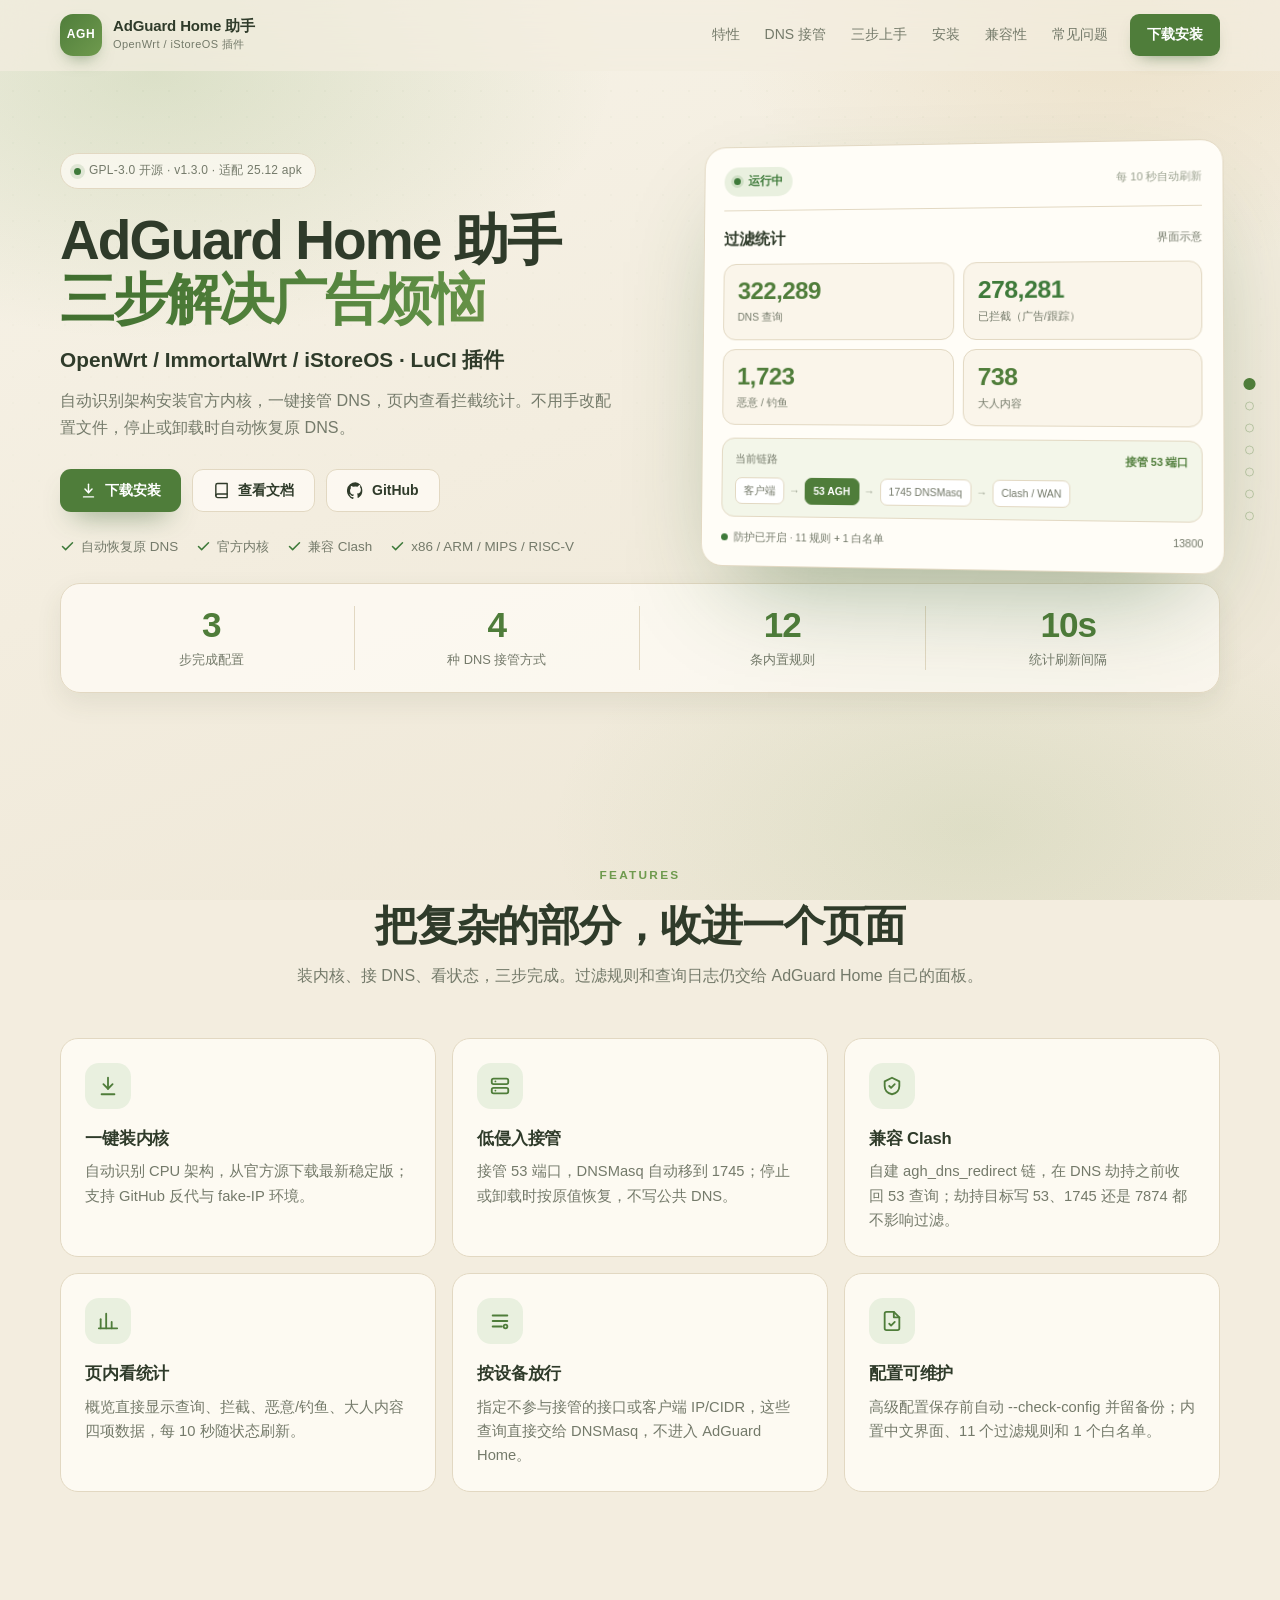
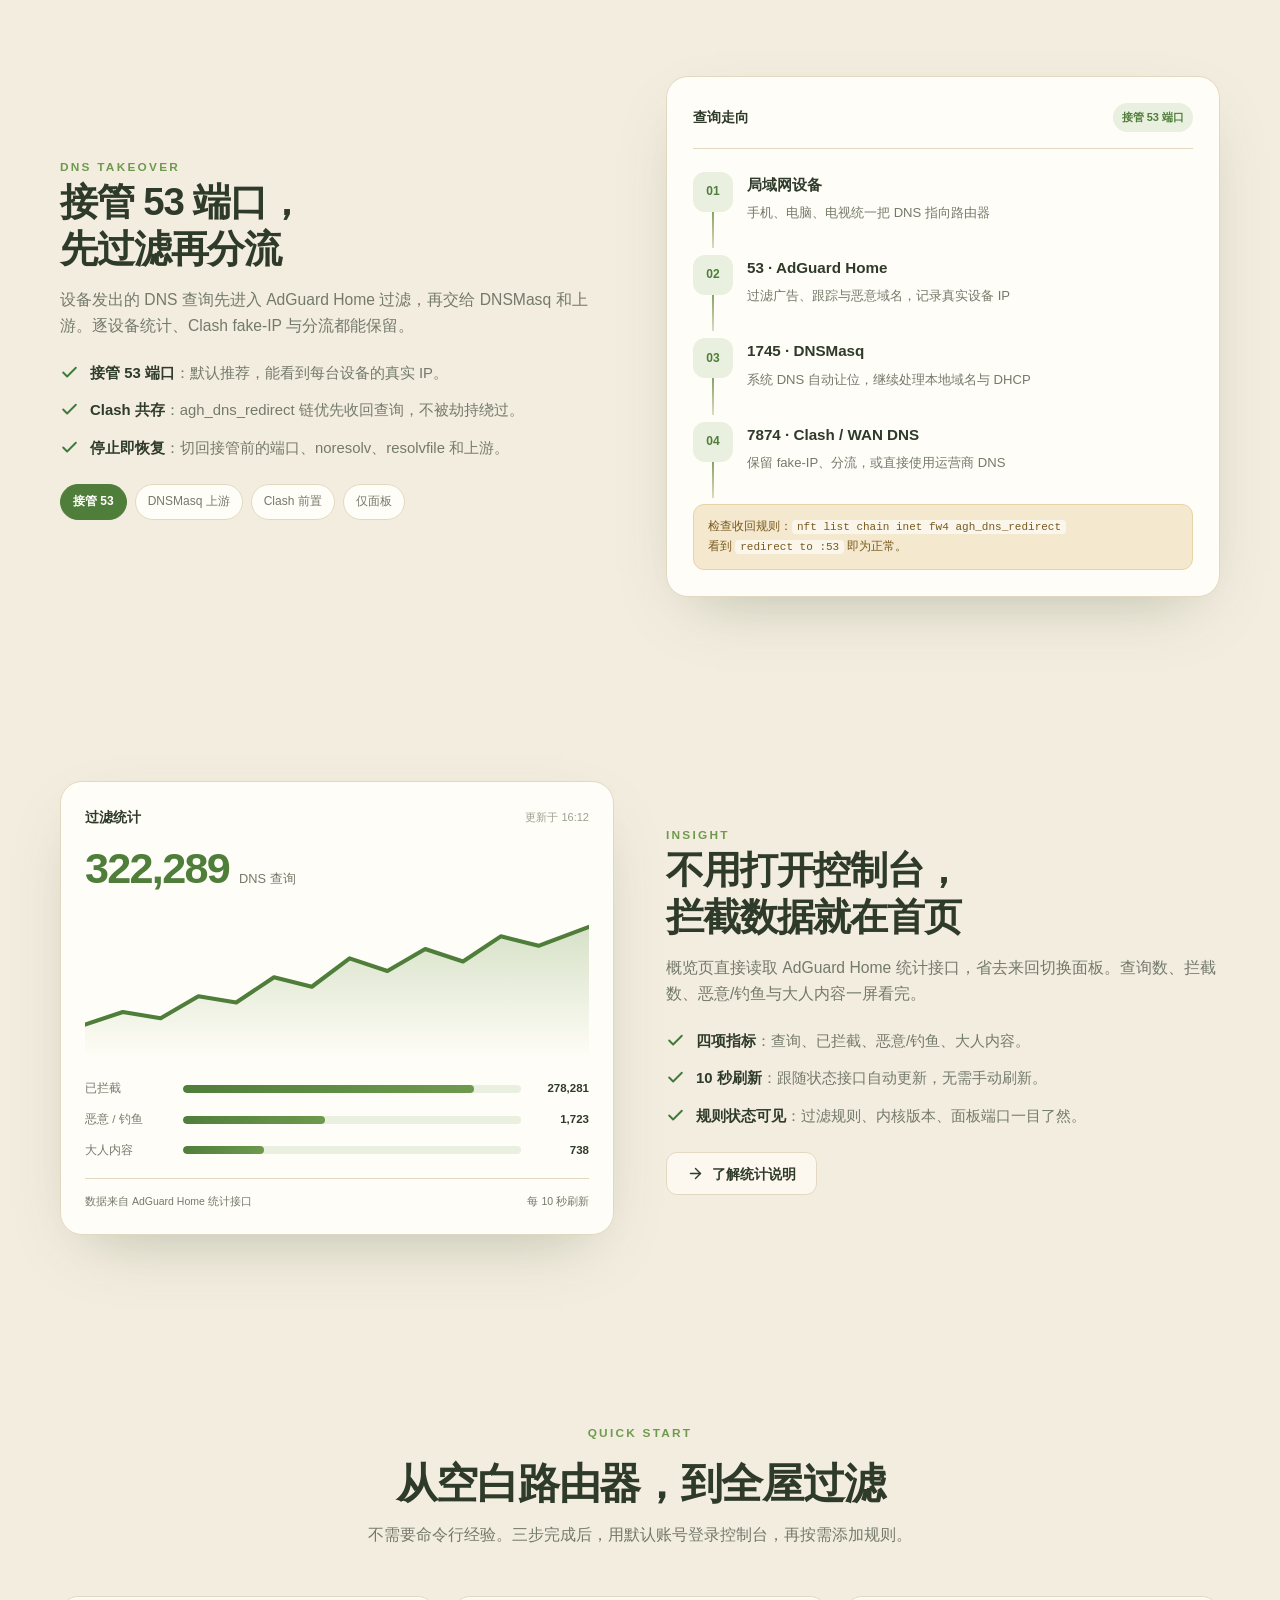
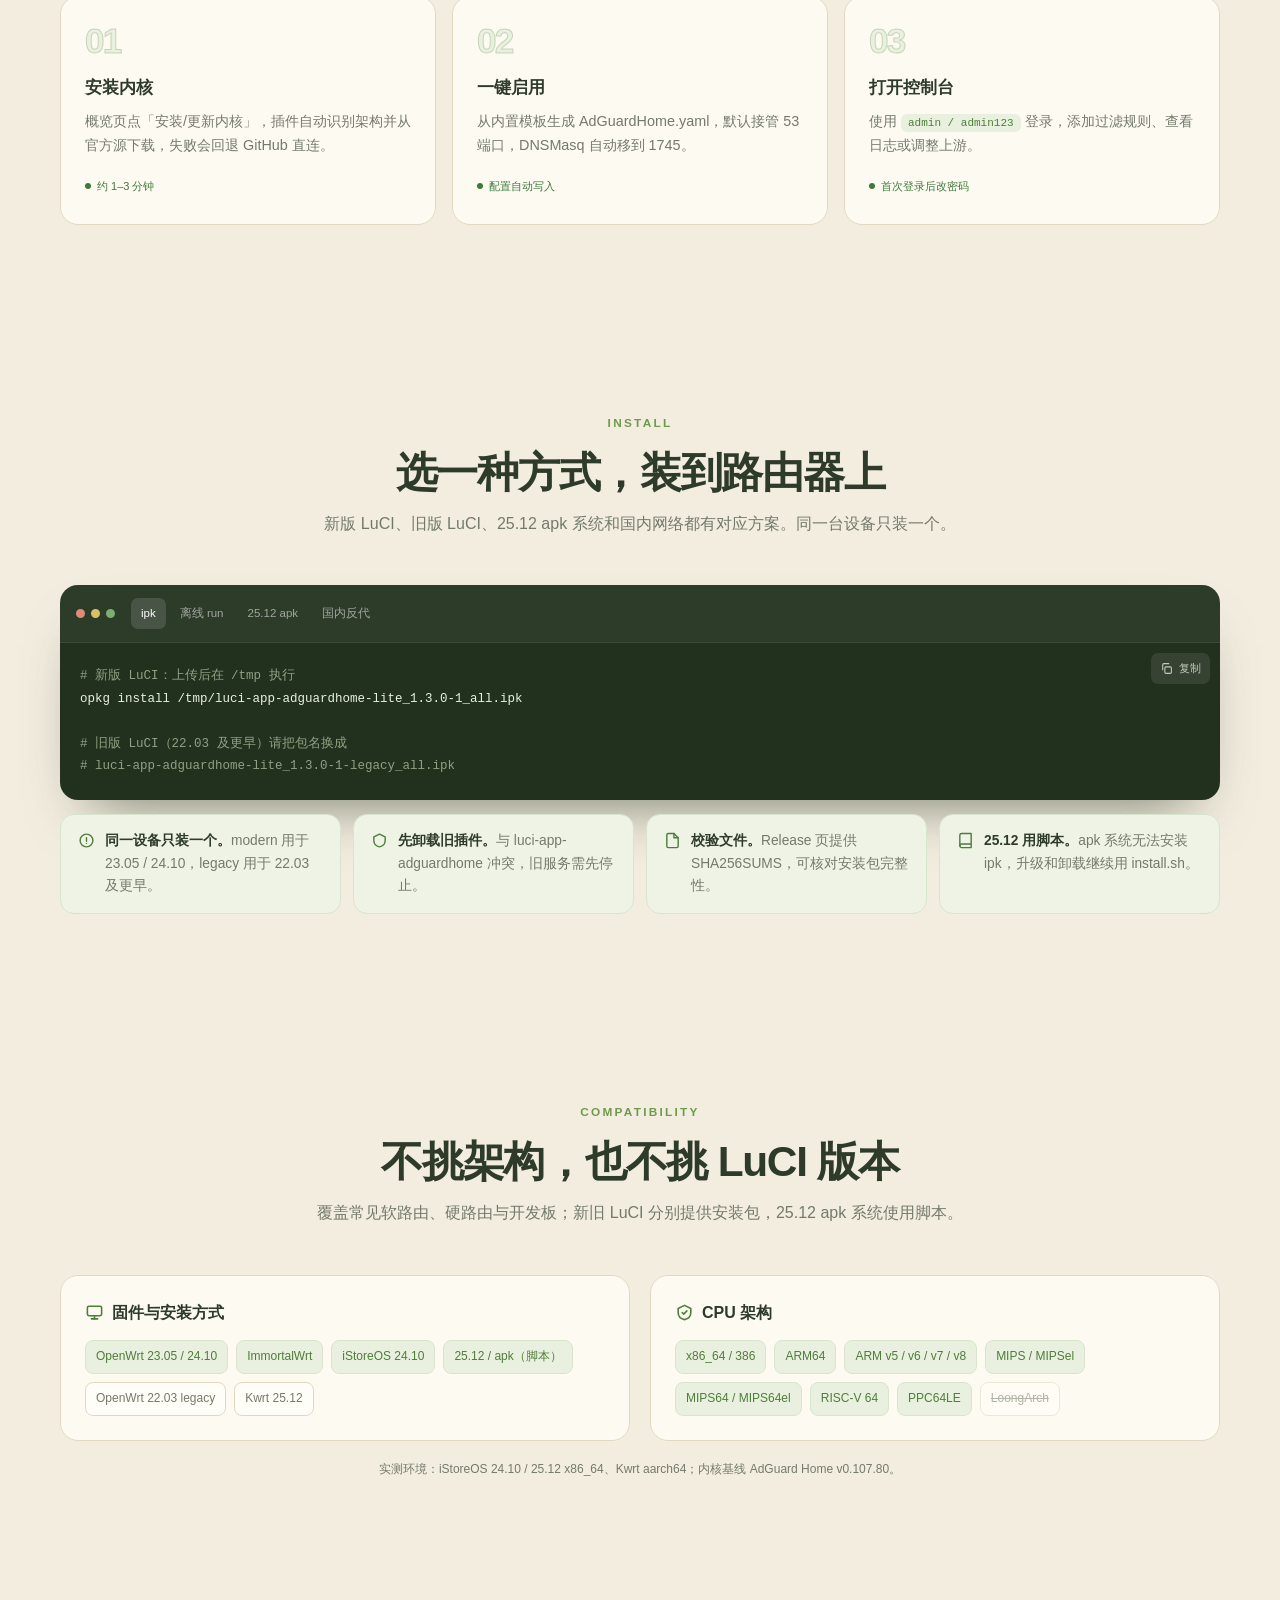
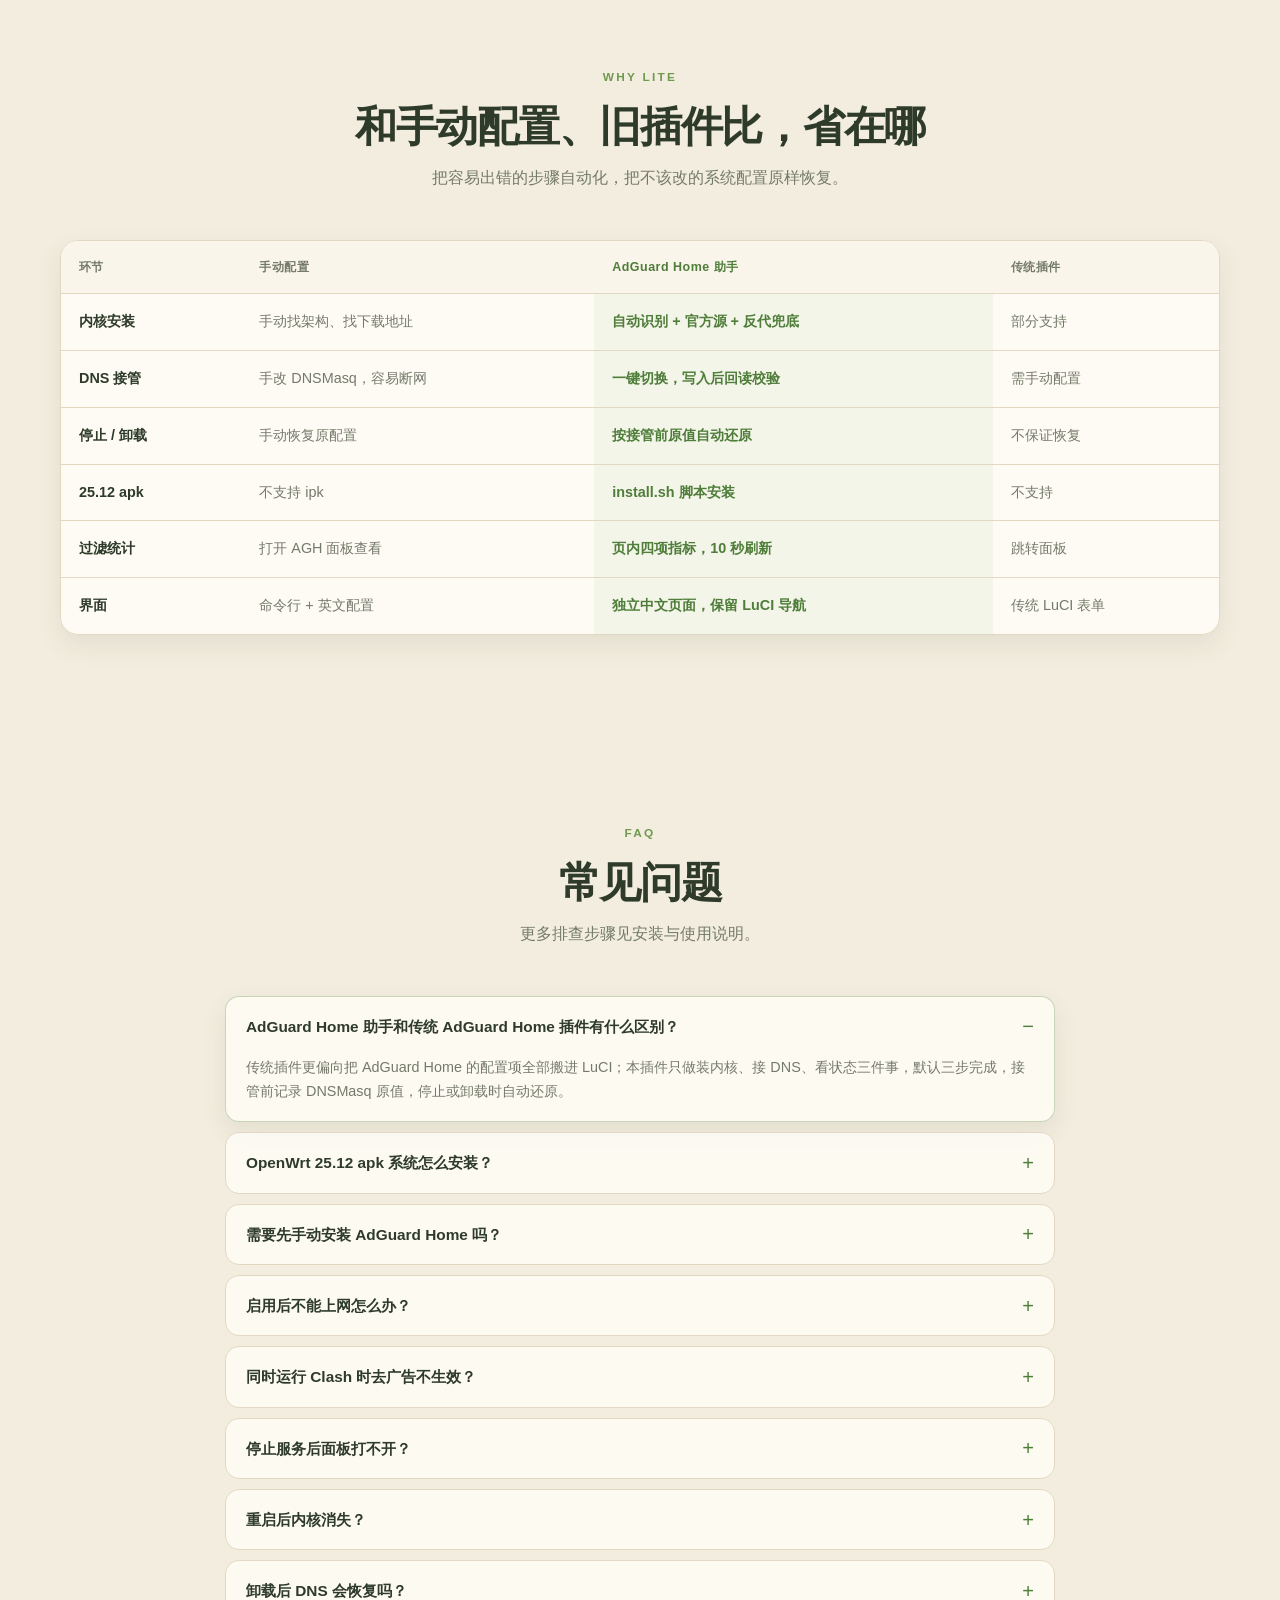
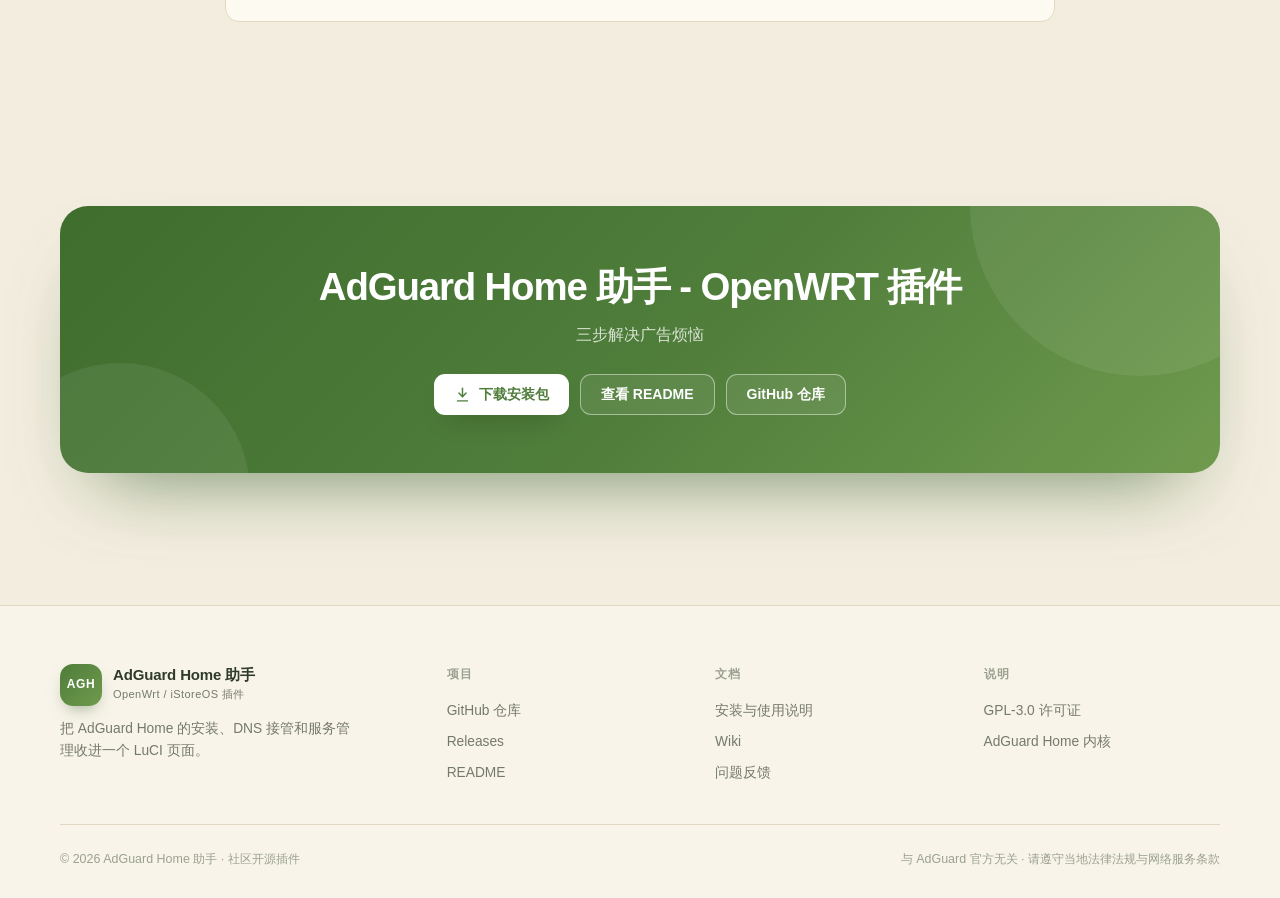
==== website/index.html @ 1ce21ace "feat: v1.3.0 基础设置二级导航与概览重排 - 基础设置拆分为插件配置 / DNS 解析 / 过滤规则三个二级页 - 概览重排：过滤统计优先，初始化配置可折叠，查询日志并入运行日志 - 新增" ====
<!DOCTYPE html>
<html lang="zh-CN">
<head>
<meta charset="UTF-8">
<meta name="viewport" content="width=device-width, initial-scale=1.0">
<title>AdGuard Home 助手 - 一键部署与 DNS 接管插件</title>
<meta name="description" content="AdGuard Home 助手是 OpenWrt / ImmortalWrt / iStoreOS 的 LuCI 插件：自动安装官方内核、一键接管 DNS、页内查看拦截统计，停止或卸载自动恢复原 DNS，兼容 ipk 与 25.12 apk 系统。">
<meta name="keywords" content="AdGuard Home,OpenWrt,ImmortalWrt,iStoreOS,LuCI,去广告,DNS,广告拦截,路由器插件,软路由">
<meta name="theme-color" content="#f3eddf">
<meta name="author" content="Ozero-top">
<meta name="robots" content="index, follow, max-image-preview:large">
<meta property="og:type" content="website">
<meta property="og:title" content="AdGuard Home 助手 - 一键部署与 DNS 接管插件">
<meta property="og:description" content="自动安装内核、一键接管 DNS、页内查看拦截统计。三步完成，停止或卸载自动恢复原 DNS。">
<meta property="og:locale" content="zh_CN">
<meta property="og:site_name" content="AdGuard Home 助手">
<link rel="icon" href="data:image/svg+xml,%3Csvg xmlns='http://www.w3.org/2000/svg' viewBox='0 0 64 64'%3E%3Crect width='64' height='64' rx='16' fill='%234f7d3a'/%3E%3Ctext x='32' y='41' font-family='Arial,sans-serif' font-size='21' font-weight='bold' fill='%23fff' text-anchor='middle'%3EAGH%3C/text%3E%3C/svg%3E">
<script type="application/ld+json">
{"@context":"https://schema.org","@type":"SoftwareApplication","name":"AdGuard Home 助手","applicationCategory":"UtilitiesApplication","operatingSystem":"OpenWrt","description":"面向 OpenWrt / ImmortalWrt / iStoreOS 的 AdGuard Home LuCI 插件，支持一键安装官方内核、DNS 接管、页内拦截统计，停止或卸载时自动恢复原 DNS。","url":"https://github.com/Ozero-top/luci-app-adguardhome-lite","license":"https://www.gnu.org/licenses/gpl-3.0.html","offers":{"@type":"Offer","price":"0","priceCurrency":"CNY"},"codeRepository":"https://github.com/Ozero-top/luci-app-adguardhome-lite"}
</script>
<script type="application/ld+json">
{"@context":"https://schema.org","@type":"FAQPage","mainEntity":[
{"@type":"Question","name":"AdGuard Home 助手和传统 AdGuard Home 插件有什么区别？","acceptedAnswer":{"@type":"Answer","text":"传统插件更偏向把 AdGuard Home 的配置项全部搬进 LuCI；本插件只做装内核、接 DNS、看状态三件事，默认三步完成，接管前记录 DNSMasq 原值，停止或卸载时自动还原。"}},
{"@type":"Question","name":"OpenWrt 25.12 升级 apk 系统后怎么安装？","acceptedAnswer":{"@type":"Answer","text":"25.12 起默认使用 apk，不能安装 ipk。直接运行 install.sh 脚本安装，脚本会补齐依赖、安装文件并清理 LuCI 缓存。"}},
{"@type":"Question","name":"需要先手动安装 AdGuard Home 吗？","acceptedAnswer":{"@type":"Answer","text":"不需要。插件自带内核安装流程，首次使用点击安装/更新内核即可；已存在 AdGuardHome.yaml 时会直接复用。"}},
{"@type":"Question","name":"启用后不能上网怎么办？","acceptedAnswer":{"@type":"Answer","text":"在概览页点击停止并关闭自启，插件会恢复接管前的 DNSMasq 设置。仍异常可执行 /etc/init.d/adguardhome_lite stop 和 /etc/init.d/dnsmasq restart。"}},
{"@type":"Question","name":"同时运行 Clash 时去广告不生效？","acceptedAnswer":{"@type":"Answer","text":"先检查 nft list chain inet fw4 agh_dns_redirect 是否有 redirect to :53。没有这条链时，重新保存一次接管 53 端口模式。"}},
{"@type":"Question","name":"停止服务后面板打不开？","acceptedAnswer":{"@type":"Answer","text":"这是正常现象，面板随服务停止。重新点击启动服务即可；如果服务已运行仍打不开，检查 UCI 端口与 YAML address 是否一致。"}},
{"@type":"Question","name":"重启后内核消失？","acceptedAnswer":{"@type":"Answer","text":"内核装在 /tmp 内存位置时会这样。重新安装内核，或在基础设置里把安装位置改到内置存储。"}},
{"@type":"Question","name":"卸载后 DNS 会恢复吗？","acceptedAnswer":{"@type":"Answer","text":"会。正常停止或卸载时只写回接管前记录的 DNSMasq 端口、noresolv、resolvfile 和 server，不会写入公共 DNS。"}}
]}
</script>
<style>
*,*::before,*::after{margin:0;padding:0;box-sizing:border-box}
:root{
  --bg:#f3eddf;--bg-2:#fbf8ef;--surface:#fffdf7;--surface-2:#faf5ea;
  --text:#2f3b2a;--muted:#747a6a;--dim:#9aa18f;
  --border:#e2d8c2;--border-strong:#d3c6a9;
  --primary:#4f7d3a;--primary-2:#6f9a4e;--primary-soft:#e9f0df;
  --accent:#c8a45a;--accent-soft:#f4e9cf;--success:#3e7a3a;
  --grad:linear-gradient(120deg,#3f6d2e 0%,#5f8f45 45%,#c8a45a 115%);
  --grad-soft:linear-gradient(135deg,#4f7d3a 0%,#6f9a4e 100%);
  --shadow:0 24px 64px -28px rgba(61,80,49,.35);
  --shadow-sm:0 10px 26px rgba(61,80,49,.09);
  --radius:18px;--nav-h:70px;
  --ease:cubic-bezier(.22,.61,.36,1);
  --mono:ui-monospace,SFMono-Regular,Menlo,Consolas,"Liberation Mono",monospace;
}
html{scroll-behavior:smooth;color-scheme:light;-webkit-text-size-adjust:100%}
body{
  font-family:-apple-system,BlinkMacSystemFont,"Segoe UI","PingFang SC","Hiragino Sans GB","Microsoft YaHei",Roboto,sans-serif;
  background:var(--bg);color:var(--text);line-height:1.65;overflow-x:hidden;
  -webkit-font-smoothing:antialiased;text-rendering:optimizeLegibility;
}
body::before{
  content:"";position:fixed;inset:0;z-index:-2;pointer-events:none;
  background:
    radial-gradient(ellipse 58% 48% at 12% 8%,rgba(111,154,78,.20),transparent 62%),
    radial-gradient(ellipse 50% 42% at 88% 4%,rgba(200,164,90,.17),transparent 62%),
    radial-gradient(ellipse 55% 45% at 76% 92%,rgba(111,154,78,.13),transparent 60%),
    linear-gradient(160deg,#f7f3e8 0%,#f3eddf 46%,#ede6d5 100%);
}
body::after{
  content:"";position:fixed;inset:0;z-index:-1;pointer-events:none;opacity:.38;
  background-image:radial-gradient(rgba(79,125,58,.13) 1px,transparent 1px);
  background-size:26px 26px;
  mask-image:linear-gradient(to bottom,rgba(0,0,0,.65),transparent 72%);
}
a{color:inherit;text-decoration:none}
button{font:inherit;color:inherit;border:0;background:none;cursor:pointer}
code,pre{font-family:var(--mono)}
::selection{background:rgba(111,154,78,.28)}
.skip{position:fixed;top:-60px;left:16px;z-index:200;background:var(--primary);color:#fff;padding:10px 16px;border-radius:10px;transition:top .25s}
.skip:focus{top:12px}
#progress{position:fixed;top:0;left:0;width:0;height:3px;z-index:120;background:var(--grad)}
.page-veil{position:fixed;inset:0;z-index:9999;background:var(--bg);pointer-events:none;animation:veilOut .85s .12s var(--ease) forwards}
@keyframes veilOut{to{opacity:0;visibility:hidden}}
.container{width:min(1160px,calc(100% - 48px));margin:0 auto}
section[id]{scroll-margin-top:92px}
.hero-grid>*,.split>*,.install-grid>*,.compat-grid>*,.feature-grid>*,.steps>*,.footer-grid>*{min-width:0}
.code-card,.table-wrap,.panel,.hero-visual{min-width:0}
.code-pane pre,.table-wrap{max-width:100%}

/* 导航 */
.nav{position:fixed;top:0;left:0;right:0;z-index:100;background:rgba(243,237,223,.72);backdrop-filter:blur(16px);-webkit-backdrop-filter:blur(16px);border-bottom:1px solid transparent;transition:background .3s,border-color .3s,box-shadow .3s}
.nav.scrolled{background:rgba(255,253,247,.9);border-bottom-color:var(--border);box-shadow:0 8px 30px -20px rgba(61,80,49,.35)}
.nav-inner{height:var(--nav-h);display:flex;align-items:center;gap:20px}
.brand{display:flex;align-items:center;gap:11px;flex:0 0 auto}
.brand-mark{width:42px;height:42px;border-radius:13px;background:var(--grad-soft);color:#fff;display:grid;place-items:center;font-size:12px;font-weight:800;letter-spacing:.6px;box-shadow:0 8px 18px -8px rgba(47,93,42,.6)}
.brand-text strong{display:block;font-size:15px;line-height:1.25;letter-spacing:-.01em}
.brand-text small{display:block;font-size:11px;color:var(--muted);letter-spacing:.04em}
.nav-links{margin-left:auto;display:flex;align-items:center;gap:3px}
.nav-links a{font-size:14px;color:var(--muted);padding:8px 11px;border-radius:9px;transition:color .2s,background .2s}
.nav-links a:hover{color:var(--primary);background:var(--primary-soft)}
.nav-links .nav-cta{background:var(--primary);color:#fff;padding:9px 17px;margin-left:8px;font-weight:600;box-shadow:0 8px 18px -10px rgba(47,93,42,.7)}
.nav-links .nav-cta:hover{background:#3f6d2e;color:#fff}
.burger{display:none;width:42px;height:42px;margin-left:auto;border:1px solid var(--border);border-radius:11px;background:var(--surface);place-items:center}
.burger span,.burger span::before,.burger span::after{display:block;width:18px;height:2px;background:var(--text);border-radius:2px;position:relative;transition:.25s}
.burger span::before,.burger span::after{content:"";position:absolute;left:0}
.burger span::before{top:-6px}.burger span::after{top:6px}
.burger.open span{background:transparent}
.burger.open span::before{top:0;transform:rotate(45deg)}
.burger.open span::after{top:0;transform:rotate(-45deg)}

/* 按钮 */
.btn{display:inline-flex;align-items:center;justify-content:center;gap:8px;padding:12px 20px;border-radius:11px;font-size:14px;font-weight:600;line-height:1;transition:transform .2s var(--ease),box-shadow .2s,background .2s,border-color .2s;white-space:nowrap}
.btn svg{width:17px;height:17px;flex:0 0 auto}
.btn-primary{background:var(--primary);color:#fff;box-shadow:0 14px 28px -14px rgba(47,93,42,.7)}
.btn-primary:hover{background:#3f6d2e;transform:translateY(-2px);box-shadow:0 18px 32px -14px rgba(47,93,42,.75)}
.btn-ghost{background:rgba(255,253,247,.72);border:1px solid var(--border);color:var(--text)}
.btn-ghost:hover{background:var(--surface);border-color:var(--border-strong);transform:translateY(-2px)}
.btn-light{background:#fff;color:var(--primary);box-shadow:0 14px 28px -16px rgba(0,0,0,.4)}
.btn-light:hover{transform:translateY(-2px)}
.btn-outline-light{border:1px solid rgba(255,255,255,.45);color:#fff;background:rgba(255,255,255,.08)}
.btn-outline-light:hover{background:rgba(255,255,255,.16);transform:translateY(-2px)}

/* Hero */
.hero{padding:calc(var(--nav-h) + 72px) 0 76px;position:relative}
.hero-grid{display:grid;grid-template-columns:1.05fr .95fr;gap:56px;align-items:center}
.badge{display:inline-flex;align-items:center;gap:8px;padding:7px 13px;border:1px solid var(--border);background:rgba(255,253,247,.7);border-radius:999px;font-size:12px;color:var(--muted);letter-spacing:.02em}
.badge .dot{width:7px;height:7px;border-radius:50%;background:var(--success);box-shadow:0 0 0 4px rgba(62,122,58,.13)}
.hero h1{font-size:clamp(2.3rem,4.3vw,3.6rem);line-height:1.07;letter-spacing:-.035em;margin:22px 0 14px;font-weight:800}
.gradient-text{background:var(--grad);background-size:200% 100%;-webkit-background-clip:text;background-clip:text;color:transparent;animation:gradShift 9s ease-in-out infinite}
@keyframes gradShift{50%{background-position:100% 50%}}
.hero-sub{font-size:clamp(1.05rem,1.8vw,1.3rem);font-weight:700;color:var(--text);margin-bottom:10px}
.hero-desc{max-width:560px;color:var(--muted);font-size:1.01rem}
.hero-actions{display:flex;flex-wrap:wrap;gap:11px;margin:28px 0 24px}
.hero-meta{display:flex;flex-wrap:wrap;gap:10px 18px;font-size:.84rem;color:var(--muted)}
.hero-meta span{display:flex;align-items:center;gap:6px}
.hero-meta svg{width:15px;height:15px;color:var(--success)}

/* Hero 面板 */
.hero-visual{position:relative;perspective:1300px}
.panel{position:relative;z-index:1;background:var(--surface);border:1px solid var(--border);border-radius:22px;box-shadow:0 46px 100px -36px rgba(47,93,42,.45);padding:20px;transform:rotateY(-6deg) rotateX(2deg);animation:float 7s ease-in-out infinite}
@keyframes float{50%{transform:rotateY(-6deg) rotateX(2deg) translateY(-10px)}}
.panel-head{display:flex;align-items:center;justify-content:space-between;gap:12px;padding-bottom:14px;border-bottom:1px solid var(--border)}
.status{display:inline-flex;align-items:center;gap:8px;font-size:12px;font-weight:700;color:var(--success);background:var(--primary-soft);padding:5px 10px;border-radius:999px}
.status i{width:7px;height:7px;border-radius:50%;background:var(--success);box-shadow:0 0 0 3px rgba(62,122,58,.16)}
.panel-refresh{font-size:11px;color:var(--dim)}
.panel-bar{display:flex;align-items:baseline;justify-content:space-between;gap:12px;flex-wrap:wrap;margin:16px 0 12px}
.panel-title{font-size:16px;font-weight:800;letter-spacing:-.01em}
.panel-hint{font-size:10.5px;color:var(--muted)}
.metric-grid{display:grid;grid-template-columns:repeat(2,1fr);gap:9px}
.metric{background:var(--surface-2);border:1px solid var(--border);border-radius:13px;padding:13px 14px}
.metric strong{display:block;font-size:1.55rem;line-height:1.1;letter-spacing:-.02em;color:var(--primary)}
.metric span{display:block;font-size:10.5px;color:var(--muted);margin-top:5px}
.metric:nth-child(2) strong{color:var(--success)}
.chain{margin-top:13px;background:rgba(233,240,223,.55);border:1px solid var(--border);border-radius:13px;padding:12px 13px}
.chain-title{display:flex;align-items:center;justify-content:space-between;gap:8px;font-size:10.5px;color:var(--muted);margin-bottom:9px}
.chain-title b{color:var(--primary);font-weight:700}
.chain-row{display:flex;align-items:center;gap:5px;flex-wrap:wrap}
.chain-row i{font-style:normal;color:var(--dim);font-size:11px}
.node{font-size:10.5px;padding:4px 8px;border-radius:7px;background:#fff;border:1px solid var(--border);color:var(--muted);white-space:nowrap}
.node.green{background:var(--primary);border-color:var(--primary);color:#fff;font-weight:600}
.panel-foot{display:flex;align-items:center;justify-content:space-between;gap:10px;margin-top:12px;font-size:10.5px;color:var(--muted)}
.panel-foot .ok{display:flex;align-items:center;gap:6px}
.panel-foot .ok i{width:7px;height:7px;border-radius:50%;background:var(--success)}

/* 数据条 */
.proof-strip{display:grid;grid-template-columns:repeat(4,1fr);gap:0;background:rgba(255,253,247,.72);border:1px solid var(--border);border-radius:20px;padding:22px 8px;box-shadow:var(--shadow-sm);margin-top:14px}
.proof{border-right:1px solid var(--border);padding:0 22px;text-align:center}
.proof:last-child{border-right:0}
.proof strong{display:block;font-size:clamp(1.7rem,3vw,2.2rem);line-height:1.1;letter-spacing:-.03em;color:var(--primary);font-weight:800}
.proof span{display:block;font-size:.8rem;color:var(--muted);margin-top:4px}

/* 通用 section */
section{padding:92px 0}
.section-head{text-align:center;max-width:760px;margin:0 auto 48px}
.section-kicker{display:inline-block;font-size:.74rem;letter-spacing:.19em;text-transform:uppercase;color:var(--primary-2);font-weight:800}
.section-title{font-size:clamp(1.8rem,3.5vw,2.65rem);line-height:1.2;letter-spacing:-.03em;margin:13px 0 12px;font-weight:800;text-wrap:balance}
.section-sub{color:var(--muted);font-size:1rem;max-width:730px;margin:0 auto;text-wrap:balance}

/* 特性 */
.feature-grid{display:grid;grid-template-columns:repeat(3,1fr);gap:16px}
.feature{background:rgba(255,253,247,.82);border:1px solid var(--border);border-radius:18px;padding:24px;transition:transform .25s var(--ease),box-shadow .25s,border-color .25s}
.feature:hover{transform:translateY(-5px);box-shadow:var(--shadow);border-color:rgba(79,125,58,.3)}
.feature-icon{width:46px;height:46px;border-radius:14px;background:var(--primary-soft);color:var(--primary);display:grid;place-items:center;margin-bottom:16px}
.feature-icon svg{width:22px;height:22px}
.feature h3{font-size:1.04rem;margin:0 0 7px;letter-spacing:-.01em}
.feature p{font-size:.92rem;color:var(--muted);margin:0}

/* 分栏 */
.split{display:grid;grid-template-columns:1fr 1fr;gap:52px;align-items:center}
.copy h2{font-size:clamp(1.7rem,3.2vw,2.4rem);line-height:1.22;letter-spacing:-.03em;margin-bottom:14px;text-wrap:balance}
.copy > p{color:var(--muted);font-size:.98rem;margin-bottom:22px}
.check-list{display:grid;gap:13px;margin-bottom:24px}
.check-list li{list-style:none;display:flex;gap:11px;font-size:.93rem;color:var(--muted)}
.check-list svg{width:19px;height:19px;flex:0 0 auto;color:var(--success);margin-top:2px}
.check-list b{color:var(--text);font-weight:700}
.pill-row{display:flex;flex-wrap:wrap;gap:8px}
.pill{font-size:12px;padding:7px 12px;border-radius:999px;background:var(--surface);border:1px solid var(--border);color:var(--muted)}
.pill.active{background:var(--primary);border-color:var(--primary);color:#fff;font-weight:600}

/* DNS flow */
.flow-card{background:var(--surface);border:1px solid var(--border);border-radius:22px;padding:26px;box-shadow:var(--shadow)}
.flow-card-head{display:flex;align-items:center;justify-content:space-between;gap:12px;padding-bottom:16px;border-bottom:1px solid var(--border);margin-bottom:8px}
.flow-card-head strong{font-size:14px}
.flow-card-head span{font-size:11px;color:var(--primary);background:var(--primary-soft);padding:5px 9px;border-radius:999px;font-weight:600}
.flow-step{display:flex;gap:14px;padding:15px 0;position:relative}
.flow-step:not(:last-child)::before{content:"";position:absolute;left:19px;top:47px;bottom:-8px;width:2px;background:linear-gradient(var(--primary-2),var(--border))}
.flow-num{width:40px;height:40px;flex:0 0 auto;border-radius:12px;background:var(--primary-soft);color:var(--primary);display:grid;place-items:center;font-size:12px;font-weight:800;position:relative;z-index:1}
.flow-step:first-of-type .flow-num{background:var(--primary);color:#fff}
.flow-text strong{display:block;font-size:.95rem;margin-bottom:2px}
.flow-text span{font-size:.82rem;color:var(--muted)}
.flow-note{margin-top:14px;padding:12px 14px;background:var(--accent-soft);border:1px solid #e7d3a8;border-radius:11px;font-size:11.5px;color:#7a5a1e;line-height:1.6}
.flow-note code{font-size:11px;background:rgba(255,255,255,.6);padding:1px 5px;border-radius:4px}

/* 统计洞察 */
.insight-card{background:var(--surface);border:1px solid var(--border);border-radius:22px;padding:24px;box-shadow:var(--shadow)}
.insight-head{display:flex;align-items:center;justify-content:space-between;gap:12px;margin-bottom:18px}
.insight-head strong{font-size:14px}
.insight-head span{font-size:11px;color:var(--dim)}
.big-stat{display:flex;align-items:baseline;gap:10px;margin-bottom:4px}
.big-stat strong{font-size:2.7rem;line-height:1;letter-spacing:-.04em;color:var(--primary);font-weight:800}
.big-stat span{font-size:.8rem;color:var(--muted)}
.spark{margin:18px 0 20px}
.spark svg{display:block;width:100%;height:auto}
.bar-list{display:grid;gap:12px}
.bar-row{display:grid;grid-template-columns:88px 1fr 58px;align-items:center;gap:10px;font-size:11.5px;color:var(--muted)}
.bar-track{height:8px;border-radius:99px;background:var(--primary-soft);overflow:hidden}
.bar-fill{height:100%;border-radius:99px;background:var(--grad-soft)}
.bar-row b{text-align:right;font-weight:600;color:var(--text)}
.insight-foot{display:flex;align-items:center;justify-content:space-between;gap:10px;margin-top:18px;padding-top:14px;border-top:1px solid var(--border);font-size:10.5px;color:var(--muted)}

/* 三步 */
.steps{display:grid;grid-template-columns:repeat(3,1fr);gap:16px}
.step{background:rgba(255,253,247,.82);border:1px solid var(--border);border-radius:18px;padding:26px 24px;position:relative;transition:transform .25s var(--ease),box-shadow .25s}
.step:hover{transform:translateY(-4px);box-shadow:var(--shadow)}
.step-num{font-size:2.2rem;line-height:1;letter-spacing:-.05em;font-weight:800;color:var(--primary-soft);-webkit-text-stroke:1px rgba(79,125,58,.28);margin-bottom:16px}
.step h3{font-size:1.05rem;margin-bottom:8px}
.step p{font-size:.9rem;color:var(--muted);margin-bottom:14px}
.step code{font-size:11px;background:var(--primary-soft);color:var(--primary);padding:3px 7px;border-radius:6px}
.step-tag{display:inline-flex;align-items:center;gap:6px;font-size:11px;color:var(--success)}
.step-tag i{width:6px;height:6px;border-radius:50%;background:var(--success)}

/* 安装 */
.install-grid{display:grid;grid-template-columns:1fr;gap:14px;align-items:start}
.code-card{background:#22301e;border-radius:18px;overflow:hidden;box-shadow:0 30px 60px -30px rgba(34,48,30,.65)}
.code-head{display:flex;align-items:center;gap:12px;padding:13px 16px;background:rgba(255,255,255,.05);border-bottom:1px solid rgba(255,255,255,.08)}
.code-dots{display:flex;gap:6px}
.code-dots i{width:9px;height:9px;border-radius:50%;background:rgba(255,255,255,.25)}
.code-dots i:first-child{background:#e08a7a}.code-dots i:nth-child(2){background:#d8bf6a}.code-dots i:nth-child(3){background:#7cae72}
.code-tabs{display:flex;gap:4px;margin-left:4px;flex-wrap:wrap}
.code-tab{font-size:11.5px;padding:6px 10px;border-radius:7px;color:rgba(255,255,255,.55);transition:.2s}
.code-tab:hover{color:#fff;background:rgba(255,255,255,.08)}
.code-tab.active{background:rgba(255,255,255,.13);color:#fff}
.code-body{position:relative}
.code-pane{display:none}
.code-pane.active{display:block}
.code-pane pre{padding:22px 20px;overflow-x:auto;color:#e9f0df;font-size:12.5px;line-height:1.8}
.code-pane pre .cmt{color:#8fa184}
.copy-btn{position:absolute;top:10px;right:10px;display:inline-flex;align-items:center;gap:6px;font-size:11px;padding:6px 9px;border-radius:7px;background:rgba(255,255,255,.09);color:rgba(255,255,255,.7);transition:.2s}
.copy-btn:hover{background:rgba(255,255,255,.17);color:#fff}
.copy-btn svg{width:13px;height:13px}
.install-notes{display:grid;grid-template-columns:repeat(4,1fr);grid-auto-rows:1fr;gap:12px}
.note{background:#eef3e6;border:1px solid #d9e4cc;border-radius:14px;padding:15px 17px;font-size:.86rem;color:var(--muted);display:flex;gap:10px}
.note svg{width:17px;height:17px;flex:0 0 auto;color:var(--primary);margin-top:2px}
.note b{color:var(--text)}

/* 兼容 */
.compat-grid{display:grid;grid-template-columns:1fr 1fr;gap:20px}
.compat-card{background:rgba(255,253,247,.82);border:1px solid var(--border);border-radius:18px;padding:24px}
.compat-card h3{font-size:1rem;margin-bottom:14px;display:flex;align-items:center;gap:8px}
.compat-card h3 svg{width:19px;height:19px;color:var(--primary)}
.chip-list{display:flex;flex-wrap:wrap;gap:8px}
.chip{font-size:12px;padding:6px 10px;border-radius:8px;background:var(--surface);border:1px solid var(--border);color:var(--muted)}
.chip.green{background:var(--primary-soft);border-color:#d8e5cc;color:var(--primary)}
.chip.dim{opacity:.55;text-decoration:line-through}
.compat-note{margin-top:18px;font-size:12px;color:var(--muted);text-align:center;line-height:1.7}

/* 对比表 */
.table-wrap{overflow-x:auto;border:1px solid var(--border);border-radius:18px;background:rgba(255,253,247,.86);box-shadow:var(--shadow-sm)}
table{width:100%;border-collapse:collapse;min-width:760px;font-size:.9rem}
th,td{padding:16px 18px;text-align:left;border-bottom:1px solid var(--border);vertical-align:middle}
tr:last-child td{border-bottom:0}
th{background:var(--surface-2);font-size:.78rem;letter-spacing:.04em;color:var(--muted);font-weight:700}
th:nth-child(3){color:var(--primary)}
td:first-child{font-weight:600}
td:nth-child(3){background:rgba(233,240,223,.5);color:var(--primary);font-weight:600}
td:nth-child(2),td:nth-child(4){color:var(--muted)}

/* FAQ */
.faq-list{max-width:830px;margin:0 auto;display:grid;gap:10px}
details{background:rgba(255,253,247,.82);border:1px solid var(--border);border-radius:14px;padding:0 20px;transition:border-color .2s,box-shadow .2s}
details[open]{border-color:rgba(79,125,58,.3);box-shadow:var(--shadow-sm)}
summary{cursor:pointer;padding:17px 0;font-weight:600;font-size:.96rem;list-style:none;display:flex;align-items:center;justify-content:space-between;gap:16px}
summary::-webkit-details-marker{display:none}
summary::after{content:"+";font-size:20px;font-weight:400;color:var(--primary);line-height:1;transition:transform .2s}
details[open] summary::after{content:"−"}
details p{padding:0 0 18px;color:var(--muted);font-size:.9rem}
details code{font-size:.82em;background:var(--primary-soft);color:var(--primary);padding:1px 5px;border-radius:4px}

/* CTA */
.cta{position:relative;background:linear-gradient(135deg,#3f6d2e 0%,#4f7d3a 52%,#6f9a4e 100%);border-radius:28px;padding:58px 40px;text-align:center;color:#fff;overflow:hidden;box-shadow:0 40px 80px -40px rgba(47,93,42,.7)}
.cta::before,.cta::after{content:"";position:absolute;border-radius:50%;background:rgba(255,255,255,.07);pointer-events:none}
.cta::before{width:340px;height:340px;top:-170px;right:-90px;animation:orbA 12s ease-in-out infinite alternate}
.cta::after{width:260px;height:260px;bottom:-150px;left:-70px;animation:orbB 15s ease-in-out infinite alternate}
@keyframes orbA{to{transform:translate(-28px,24px) scale(1.08)}}
@keyframes orbB{to{transform:translate(30px,-18px) scale(1.1)}}
.cta h2{position:relative;font-size:clamp(1.8rem,3.2vw,2.4rem);line-height:1.2;letter-spacing:-.03em;margin-bottom:12px;text-wrap:balance}
.cta p{position:relative;color:rgba(255,255,255,.78);max-width:620px;margin:0 auto 26px;font-size:.98rem}
.cta-actions{position:relative;display:flex;justify-content:center;flex-wrap:wrap;gap:11px}

/* 页脚 */
footer{padding:58px 0 28px;border-top:1px solid var(--border);background:rgba(255,253,247,.45);margin-top:40px}
.footer-grid{display:grid;grid-template-columns:1.5fr 1fr 1fr 1fr;gap:32px}
.footer-brand p{font-size:.86rem;color:var(--muted);max-width:300px;margin-top:12px}
.footer-col h4{font-size:.78rem;letter-spacing:.08em;text-transform:uppercase;color:var(--dim);margin-bottom:12px}
.footer-col a{display:block;font-size:.86rem;color:var(--muted);padding:4px 0;transition:color .2s}
.footer-col a:hover{color:var(--primary)}
.footer-bottom{display:flex;align-items:center;justify-content:space-between;gap:16px;flex-wrap:wrap;padding-top:24px;margin-top:36px;border-top:1px solid var(--border);font-size:.78rem;color:var(--dim)}
.totop{position:fixed;right:22px;bottom:22px;width:42px;height:42px;border-radius:12px;background:var(--surface);border:1px solid var(--border);color:var(--primary);display:grid;place-items:center;box-shadow:var(--shadow-sm);opacity:0;visibility:hidden;transform:translateY(8px);transition:.25s;z-index:80}
.totop.show{opacity:1;visibility:visible;transform:none}
.totop svg{width:18px;height:18px}
.toast{position:fixed;left:50%;bottom:28px;transform:translate(-50%,20px);background:#22301e;color:#e9f0df;font-size:12px;padding:10px 16px;border-radius:9px;opacity:0;pointer-events:none;transition:.25s;z-index:200}
.toast.show{opacity:1;transform:translate(-50%,0)}

/* 动效 */
.reveal{opacity:0;transform:translateY(18px);transition:opacity .7s var(--ease),transform .7s var(--ease)}
.reveal-left{opacity:0;transform:translateX(-28px);transition:opacity .75s var(--ease),transform .75s var(--ease)}
.reveal-right{opacity:0;transform:translateX(28px);transition:opacity .75s var(--ease),transform .75s var(--ease)}
.reveal-zoom{opacity:0;transform:scale(.965);transition:opacity .8s var(--ease),transform .8s var(--ease)}
.reveal.visible,.reveal-left.visible,.reveal-right.visible,.reveal-zoom.visible{opacity:1;transform:none}
.reveal.d1{transition-delay:.06s}.reveal.d2{transition-delay:.12s}.reveal.d3{transition-delay:.18s}
.section-head .section-kicker,.section-head .section-title,.section-head .section-sub{opacity:0;transform:translateY(14px);transition:opacity .65s var(--ease),transform .65s var(--ease)}
.section-head.visible .section-kicker{opacity:1;transform:none;transition-delay:.02s}
.section-head.visible .section-title{opacity:1;transform:none;transition-delay:.1s}
.section-head.visible .section-sub{opacity:1;transform:none;transition-delay:.18s}
.note{transition:transform .25s var(--ease),box-shadow .25s,border-color .25s}
.note:hover{transform:translateY(-3px);box-shadow:var(--shadow-sm);border-color:rgba(79,125,58,.3)}
.page-dots{position:fixed;right:26px;top:50%;transform:translateY(-50%);z-index:70;display:flex;flex-direction:column;gap:13px}
.page-dots a{position:relative;width:9px;height:9px;border-radius:50%;border:1.5px solid rgba(79,125,58,.3);background:transparent;transition:background .25s,border-color .25s,transform .25s}
.page-dots a::after{content:attr(aria-label);position:absolute;right:20px;top:50%;transform:translateY(-50%) translateX(4px);white-space:nowrap;font-size:11px;color:var(--muted);background:var(--surface);border:1px solid var(--border);padding:4px 8px;border-radius:6px;opacity:0;pointer-events:none;transition:opacity .2s,transform .2s;box-shadow:var(--shadow-sm)}
.page-dots a:hover::after,.page-dots a:focus-visible::after{opacity:1;transform:translateY(-50%) translateX(0)}
.page-dots a.active{background:var(--primary);border-color:var(--primary);transform:scale(1.35)}
@media(max-width:1200px){.page-dots{display:none}}

/* 响应式 */
@media(max-width:1100px){
  .install-notes{grid-template-columns:repeat(2,1fr)}
}
@media(max-width:1000px){
  .hero-grid{gap:36px}
  .feature-grid{grid-template-columns:repeat(2,1fr)}
  .split{gap:34px}
  .footer-grid{grid-template-columns:1.4fr 1fr 1fr}
}
@media(max-width:880px){
  .container{width:calc(100% - 36px)}
  .nav-links{position:absolute;top:var(--nav-h);left:12px;right:12px;display:none;flex-direction:column;align-items:stretch;gap:4px;background:rgba(255,253,247,.98);border:1px solid var(--border);border-radius:16px;padding:12px;box-shadow:var(--shadow)}
  .nav-links.open{display:flex}
  .nav-links a{padding:11px 12px}
  .nav-links .nav-cta{margin:4px 0 0;text-align:center}
  .burger{display:grid}
  .hero{padding-top:calc(var(--nav-h) + 44px)}
  .hero-grid,.split,.install-grid,.compat-grid{grid-template-columns:1fr}
  .hero-visual{max-width:560px;margin:0 auto}
  .panel{transform:none;animation:none}
  .proof-strip{grid-template-columns:repeat(2,1fr);gap:16px;padding:18px}
  .proof{border-right:0;padding:0}
  .steps{grid-template-columns:1fr}
  .footer-grid{grid-template-columns:1fr 1fr}
  .footer-brand{grid-column:1/-1}
  section{padding:72px 0}
}
@media(max-width:600px){
  .container{width:calc(100% - 28px)}
  .brand-text small{display:none}
  .hero h1{font-size:2.3rem}
  .hero-sub{font-size:1rem}
  .hero-actions .btn{flex:1 1 auto}
  .feature-grid{grid-template-columns:1fr}
  .metric-grid{grid-template-columns:1fr 1fr}
  .panel{padding:16px}
  .metric strong{font-size:1.3rem}
  .proof strong{font-size:1.6rem}
  .cta{padding:44px 22px;border-radius:22px}
  .footer-grid{grid-template-columns:1fr}
  .footer-bottom{justify-content:center;text-align:center}
  .code-tabs{width:100%;margin-left:0}
  .code-tab{flex:1 1 auto;text-align:center}
  .install-notes{grid-template-columns:1fr;grid-auto-rows:auto}
}
@media(prefers-reduced-motion:reduce){
  *,*::before,*::after{animation-duration:.001ms!important;animation-iteration-count:1!important;transition-duration:.001ms!important}
  html{scroll-behavior:auto}
  .reveal,.reveal-left,.reveal-right,.reveal-zoom,.section-head .section-kicker,.section-head .section-title,.section-head .section-sub{opacity:1;transform:none}
  .page-veil{display:none}
  .gradient-text{animation:none}
  .cta::before,.cta::after{animation:none}
}
</style>
<noscript><style>.reveal,.reveal-left,.reveal-right,.reveal-zoom,.section-head .section-kicker,.section-head .section-title,.section-head .section-sub{opacity:1!important;transform:none!important}.page-veil{display:none}</style></noscript>
</head>
<body>
<div class="page-veil" aria-hidden="true"></div>
<a class="skip" href="#main">跳到主要内容</a>
<div id="progress" aria-hidden="true"></div>

<header class="nav" id="nav">
  <div class="container nav-inner">
    <a class="brand" href="#top" aria-label="AdGuard Home 助手首页">
      <span class="brand-mark">AGH</span>
      <span class="brand-text"><strong>AdGuard Home 助手</strong><small>OpenWrt / iStoreOS 插件</small></span>
    </a>
    <nav class="nav-links" id="navLinks" aria-label="主导航">
      <a href="#features">特性</a>
      <a href="#dns">DNS 接管</a>
      <a href="#start">三步上手</a>
      <a href="#install">安装</a>
      <a href="#compat">兼容性</a>
      <a href="#faq">常见问题</a>
      <a class="nav-cta" href="https://github.com/Ozero-top/luci-app-adguardhome-lite/releases" target="_blank" rel="noopener noreferrer">下载安装</a>
    </nav>
    <button class="burger" id="burger" aria-label="切换菜单" aria-expanded="false" aria-controls="navLinks"><span></span></button>
  </div>
</header>

<nav class="page-dots" aria-label="页面章节">
  <a href="#top" data-target="top" aria-label="顶部"></a>
  <a href="#features" data-target="features" aria-label="特性"></a>
  <a href="#dns" data-target="dns" aria-label="DNS 接管"></a>
  <a href="#start" data-target="start" aria-label="三步上手"></a>
  <a href="#install" data-target="install" aria-label="安装"></a>
  <a href="#compat" data-target="compat" aria-label="兼容性"></a>
  <a href="#faq" data-target="faq" aria-label="常见问题"></a>
</nav>

<main id="main">
  <section class="hero" id="top">
    <div class="container hero-grid">
      <div class="hero-copy">
        <div class="badge reveal"><span class="dot"></span>GPL-3.0 开源 · v1.3.0 · 适配 25.12 apk</div>
        <h1 class="reveal d1">AdGuard Home 助手<br><span class="gradient-text">三步解决广告烦恼</span></h1>
        <p class="hero-sub reveal d1">OpenWrt / ImmortalWrt / iStoreOS · LuCI 插件</p>
        <p class="hero-desc reveal d2">自动识别架构安装官方内核，一键接管 DNS，页内查看拦截统计。不用手改配置文件，停止或卸载时自动恢复原 DNS。</p>
        <div class="hero-actions reveal d2">
          <a class="btn btn-primary" href="https://github.com/Ozero-top/luci-app-adguardhome-lite/releases" target="_blank" rel="noopener noreferrer">
            <svg viewBox="0 0 24 24" fill="none" stroke="currentColor" stroke-width="2" stroke-linecap="round" stroke-linejoin="round"><path d="M12 3v12"/><path d="m7 10 5 5 5-5"/><path d="M5 21h14"/></svg>
            <span>下载安装</span>
          </a>
          <a class="btn btn-ghost" href="https://github.com/Ozero-top/luci-app-adguardhome-lite/blob/main/README.md" target="_blank" rel="noopener noreferrer">
            <svg viewBox="0 0 24 24" fill="none" stroke="currentColor" stroke-width="2" stroke-linecap="round" stroke-linejoin="round"><path d="M4 19.5A2.5 2.5 0 0 1 6.5 17H20"/><path d="M6.5 2H20v20H6.5A2.5 2.5 0 0 1 4 19.5v-15A2.5 2.5 0 0 1 6.5 2Z"/></svg>
            <span>查看文档</span>
          </a>
          <a class="btn btn-ghost" href="https://github.com/Ozero-top/luci-app-adguardhome-lite" target="_blank" rel="noopener noreferrer">
            <svg viewBox="0 0 24 24" fill="currentColor"><path d="M12 .5a12 12 0 0 0-3.8 23.4c.6.1.8-.3.8-.6v-2c-3.3.7-4-1.6-4-1.6-.6-1.4-1.3-1.8-1.3-1.8-1.1-.7.1-.7.1-.7 1.2.1 1.8 1.2 1.8 1.2 1 1.8 2.8 1.3 3.5 1 .1-.8.4-1.3.7-1.6-2.7-.3-5.5-1.3-5.5-5.9 0-1.3.5-2.4 1.2-3.2-.1-.3-.5-1.5.1-3.1 0 0 1-.3 3.3 1.2a11.5 11.5 0 0 1 6 0C17.3 4 18.3 4.3 18.3 4.3c.6 1.6.2 2.8.1 3.1.8.8 1.2 1.9 1.2 3.2 0 4.6-2.8 5.6-5.5 5.9.4.4.8 1.1.8 2.2v3.3c0 .3.2.7.8.6A12 12 0 0 0 12 .5z"/></svg>
            <span>GitHub</span>
          </a>
        </div>
        <div class="hero-meta reveal d3">
          <span><svg viewBox="0 0 24 24" fill="none" stroke="currentColor" stroke-width="2.4" stroke-linecap="round" stroke-linejoin="round"><path d="m4 12 5 5L20 6"/></svg>自动恢复原 DNS</span>
          <span><svg viewBox="0 0 24 24" fill="none" stroke="currentColor" stroke-width="2.4" stroke-linecap="round" stroke-linejoin="round"><path d="m4 12 5 5L20 6"/></svg>官方内核</span>
          <span><svg viewBox="0 0 24 24" fill="none" stroke="currentColor" stroke-width="2.4" stroke-linecap="round" stroke-linejoin="round"><path d="m4 12 5 5L20 6"/></svg>兼容 Clash</span>
          <span><svg viewBox="0 0 24 24" fill="none" stroke="currentColor" stroke-width="2.4" stroke-linecap="round" stroke-linejoin="round"><path d="m4 12 5 5L20 6"/></svg>x86 / ARM / MIPS / RISC-V</span>
        </div>
      </div>

      <div class="hero-visual reveal-right">
        <div class="panel" aria-label="插件过滤统计界面示意">
          <div class="panel-head">
            <span class="status"><i></i>运行中</span>
            <span class="panel-refresh">每 10 秒自动刷新</span>
          </div>
          <div class="panel-bar">
            <span class="panel-title">过滤统计</span>
            <span class="panel-hint">界面示意</span>
          </div>
          <div class="metric-grid">
            <div class="metric"><strong>322,289</strong><span>DNS 查询</span></div>
            <div class="metric"><strong>278,281</strong><span>已拦截（广告/跟踪）</span></div>
            <div class="metric"><strong>1,723</strong><span>恶意 / 钓鱼</span></div>
            <div class="metric"><strong>738</strong><span>大人内容</span></div>
          </div>
          <div class="chain">
            <div class="chain-title"><span>当前链路</span><b>接管 53 端口</b></div>
            <div class="chain-row">
              <span class="node">客户端</span><i>→</i>
              <span class="node green">53 AGH</span><i>→</i>
              <span class="node">1745 DNSMasq</span><i>→</i>
              <span class="node">Clash / WAN</span>
            </div>
          </div>
          <div class="panel-foot">
            <span class="ok"><i></i>防护已开启 · 11 规则 + 1 白名单</span>
            <span>13800</span>
          </div>
        </div>
      </div>
    </div>

    <div class="container">
      <div class="proof-strip reveal">
        <div class="proof"><strong data-count="3">3</strong><span>步完成配置</span></div>
        <div class="proof"><strong data-count="4">4</strong><span>种 DNS 接管方式</span></div>
        <div class="proof"><strong data-count="12">12</strong><span>条内置规则</span></div>
        <div class="proof"><strong data-count="10" data-suffix="s">10s</strong><span>统计刷新间隔</span></div>
      </div>
    </div>
  </section>

  <section id="features">
    <div class="container">
      <div class="section-head reveal">
        <span class="section-kicker">Features</span>
        <h2 class="section-title">把复杂的部分，收进一个页面</h2>
        <p class="section-sub">装内核、接 DNS、看状态，三步完成。过滤规则和查询日志仍交给 AdGuard Home 自己的面板。</p>
      </div>
      <div class="feature-grid">
        <article class="feature reveal">
          <div class="feature-icon"><svg viewBox="0 0 24 24" fill="none" stroke="currentColor" stroke-width="2" stroke-linecap="round" stroke-linejoin="round"><path d="M12 3v12"/><path d="m7 10 5 5 5-5"/><path d="M5 21h14"/></svg></div>
          <h3>一键装内核</h3>
          <p>自动识别 CPU 架构，从官方源下载最新稳定版；支持 GitHub 反代与 fake-IP 环境。</p>
        </article>
        <article class="feature reveal d1">
          <div class="feature-icon"><svg viewBox="0 0 24 24" fill="none" stroke="currentColor" stroke-width="2" stroke-linecap="round" stroke-linejoin="round"><rect x="3" y="4" width="18" height="6" rx="2"/><rect x="3" y="14" width="18" height="6" rx="2"/><path d="M7 7h.01M7 17h.01"/></svg></div>
          <h3>低侵入接管</h3>
          <p>接管 53 端口，DNSMasq 自动移到 1745；停止或卸载时按原值恢复，不写公共 DNS。</p>
        </article>
        <article class="feature reveal d2">
          <div class="feature-icon"><svg viewBox="0 0 24 24" fill="none" stroke="currentColor" stroke-width="2" stroke-linecap="round" stroke-linejoin="round"><path d="M12 3 4 7v5c0 5 3.4 8 8 9 4.6-1 8-4 8-9V7l-8-4Z"/><path d="m9 12 2 2 4-4"/></svg></div>
          <h3>兼容 Clash</h3>
          <p>自建 agh_dns_redirect 链，在 DNS 劫持之前收回 53 查询；劫持目标写 53、1745 还是 7874 都不影响过滤。</p>
        </article>
        <article class="feature reveal">
          <div class="feature-icon"><svg viewBox="0 0 24 24" fill="none" stroke="currentColor" stroke-width="2" stroke-linecap="round" stroke-linejoin="round"><path d="M4 20V10"/><path d="M10 20V4"/><path d="M16 20v-7"/><path d="M22 20H2"/></svg></div>
          <h3>页内看统计</h3>
          <p>概览直接显示查询、拦截、恶意/钓鱼、大人内容四项数据，每 10 秒随状态刷新。</p>
        </article>
        <article class="feature reveal d1">
          <div class="feature-icon"><svg viewBox="0 0 24 24" fill="none" stroke="currentColor" stroke-width="2" stroke-linecap="round" stroke-linejoin="round"><path d="M4 6h16"/><path d="M4 12h16"/><path d="M4 18h10"/><circle cx="18" cy="18" r="2"/></svg></div>
          <h3>按设备放行</h3>
          <p>指定不参与接管的接口或客户端 IP/CIDR，这些查询直接交给 DNSMasq，不进入 AdGuard Home。</p>
        </article>
        <article class="feature reveal d2">
          <div class="feature-icon"><svg viewBox="0 0 24 24" fill="none" stroke="currentColor" stroke-width="2" stroke-linecap="round" stroke-linejoin="round"><path d="M14 2H6a2 2 0 0 0-2 2v16a2 2 0 0 0 2 2h12a2 2 0 0 0 2-2V8Z"/><path d="M14 2v6h6"/><path d="m9 15 2 2 4-4"/></svg></div>
          <h3>配置可维护</h3>
          <p>高级配置保存前自动 --check-config 并留备份；内置中文界面、11 个过滤规则和 1 个白名单。</p>
        </article>
      </div>
    </div>
  </section>

  <section id="dns">
    <div class="container split">
      <div class="copy reveal-left">
        <span class="section-kicker">DNS Takeover</span>
        <h2>接管 53 端口，<br>先过滤再分流</h2>
        <p>设备发出的 DNS 查询先进入 AdGuard Home 过滤，再交给 DNSMasq 和上游。逐设备统计、Clash fake-IP 与分流都能保留。</p>
        <ul class="check-list">
          <li><svg viewBox="0 0 24 24" fill="none" stroke="currentColor" stroke-width="2.4" stroke-linecap="round" stroke-linejoin="round"><path d="m4 12 5 5L20 6"/></svg><span><b>接管 53 端口</b>：默认推荐，能看到每台设备的真实 IP。</span></li>
          <li><svg viewBox="0 0 24 24" fill="none" stroke="currentColor" stroke-width="2.4" stroke-linecap="round" stroke-linejoin="round"><path d="m4 12 5 5L20 6"/></svg><span><b>Clash 共存</b>：agh_dns_redirect 链优先收回查询，不被劫持绕过。</span></li>
          <li><svg viewBox="0 0 24 24" fill="none" stroke="currentColor" stroke-width="2.4" stroke-linecap="round" stroke-linejoin="round"><path d="m4 12 5 5L20 6"/></svg><span><b>停止即恢复</b>：切回接管前的端口、noresolv、resolvfile 和上游。</span></li>
        </ul>
        <div class="pill-row">
          <span class="pill active">接管 53</span>
          <span class="pill">DNSMasq 上游</span>
          <span class="pill">Clash 前置</span>
          <span class="pill">仅面板</span>
        </div>
      </div>
      <div class="flow-card reveal-right">
        <div class="flow-card-head"><strong>查询走向</strong><span>接管 53 端口</span></div>
        <div class="flow-step">
          <span class="flow-num">01</span>
          <div class="flow-text"><strong>局域网设备</strong><span>手机、电脑、电视统一把 DNS 指向路由器</span></div>
        </div>
        <div class="flow-step">
          <span class="flow-num">02</span>
          <div class="flow-text"><strong>53 · AdGuard Home</strong><span>过滤广告、跟踪与恶意域名，记录真实设备 IP</span></div>
        </div>
        <div class="flow-step">
          <span class="flow-num">03</span>
          <div class="flow-text"><strong>1745 · DNSMasq</strong><span>系统 DNS 自动让位，继续处理本地域名与 DHCP</span></div>
        </div>
        <div class="flow-step">
          <span class="flow-num">04</span>
          <div class="flow-text"><strong>7874 · Clash / WAN DNS</strong><span>保留 fake-IP、分流，或直接使用运营商 DNS</span></div>
        </div>
        <div class="flow-note">检查收回规则：<code>nft list chain inet fw4 agh_dns_redirect</code><br>看到 <code>redirect to :53</code> 即为正常。</div>
      </div>
    </div>
  </section>

  <section>
    <div class="container split">
      <div class="insight-card reveal-left">
        <div class="insight-head"><strong>过滤统计</strong><span>更新于 16:12</span></div>
        <div class="big-stat"><strong>322,289</strong><span>DNS 查询</span></div>
        <div class="spark" aria-hidden="true">
          <svg viewBox="0 0 320 96" role="img">
            <defs>
              <linearGradient id="sparkFill" x1="0" y1="0" x2="0" y2="1">
                <stop offset="0" stop-color="#6f9a4e" stop-opacity=".28"/>
                <stop offset="1" stop-color="#6f9a4e" stop-opacity="0"/>
              </linearGradient>
            </defs>
            <path d="M0 74 L24 66 L48 70 L72 56 L96 60 L120 44 L144 50 L168 32 L192 40 L216 26 L240 34 L264 18 L288 24 L320 12 L320 96 L0 96 Z" fill="url(#sparkFill)"/>
            <path d="M0 74 L24 66 L48 70 L72 56 L96 60 L120 44 L144 50 L168 32 L192 40 L216 26 L240 34 L264 18 L288 24 L320 12" fill="none" stroke="#4f7d3a" stroke-width="2.6" stroke-linecap="round" stroke-linejoin="round"/>
          </svg>
        </div>
        <div class="bar-list">
          <div class="bar-row"><span>已拦截</span><div class="bar-track"><div class="bar-fill" style="width:86%"></div></div><b>278,281</b></div>
          <div class="bar-row"><span>恶意 / 钓鱼</span><div class="bar-track"><div class="bar-fill" style="width:42%"></div></div><b>1,723</b></div>
          <div class="bar-row"><span>大人内容</span><div class="bar-track"><div class="bar-fill" style="width:24%"></div></div><b>738</b></div>
        </div>
        <div class="insight-foot"><span>数据来自 AdGuard Home 统计接口</span><span>每 10 秒刷新</span></div>
      </div>
      <div class="copy reveal-right">
        <span class="section-kicker">Insight</span>
        <h2>不用打开控制台，<br>拦截数据就在首页</h2>
        <p>概览页直接读取 AdGuard Home 统计接口，省去来回切换面板。查询数、拦截数、恶意/钓鱼与大人内容一屏看完。</p>
        <ul class="check-list">
          <li><svg viewBox="0 0 24 24" fill="none" stroke="currentColor" stroke-width="2.4" stroke-linecap="round" stroke-linejoin="round"><path d="m4 12 5 5L20 6"/></svg><span><b>四项指标</b>：查询、已拦截、恶意/钓鱼、大人内容。</span></li>
          <li><svg viewBox="0 0 24 24" fill="none" stroke="currentColor" stroke-width="2.4" stroke-linecap="round" stroke-linejoin="round"><path d="m4 12 5 5L20 6"/></svg><span><b>10 秒刷新</b>：跟随状态接口自动更新，无需手动刷新。</span></li>
          <li><svg viewBox="0 0 24 24" fill="none" stroke="currentColor" stroke-width="2.4" stroke-linecap="round" stroke-linejoin="round"><path d="m4 12 5 5L20 6"/></svg><span><b>规则状态可见</b>：过滤规则、内核版本、面板端口一目了然。</span></li>
        </ul>
        <a class="btn btn-ghost" href="https://github.com/Ozero-top/luci-app-adguardhome-lite/blob/main/README.md" target="_blank" rel="noopener noreferrer">
          <svg viewBox="0 0 24 24" fill="none" stroke="currentColor" stroke-width="2" stroke-linecap="round" stroke-linejoin="round"><path d="M5 12h14"/><path d="m12 5 7 7-7 7"/></svg>
          <span>了解统计说明</span>
        </a>
      </div>
    </div>
  </section>

  <section id="start">
    <div class="container">
      <div class="section-head reveal">
        <span class="section-kicker">Quick Start</span>
        <h2 class="section-title">从空白路由器，到全屋过滤</h2>
        <p class="section-sub">不需要命令行经验。三步完成后，用默认账号登录控制台，再按需添加规则。</p>
      </div>
      <div class="steps">
        <article class="step reveal">
          <div class="step-num">01</div>
          <h3>安装内核</h3>
          <p>概览页点「安装/更新内核」，插件自动识别架构并从官方源下载，失败会回退 GitHub 直连。</p>
          <span class="step-tag"><i></i>约 1–3 分钟</span>
        </article>
        <article class="step reveal d1">
          <div class="step-num">02</div>
          <h3>一键启用</h3>
          <p>从内置模板生成 AdGuardHome.yaml，默认接管 53 端口，DNSMasq 自动移到 1745。</p>
          <span class="step-tag"><i></i>配置自动写入</span>
        </article>
        <article class="step reveal d2">
          <div class="step-num">03</div>
          <h3>打开控制台</h3>
          <p>使用 <code>admin / admin123</code> 登录，添加过滤规则、查看日志或调整上游。</p>
          <span class="step-tag"><i></i>首次登录后改密码</span>
        </article>
      </div>
    </div>
  </section>

  <section id="install">
    <div class="container">
      <div class="section-head reveal">
        <span class="section-kicker">Install</span>
        <h2 class="section-title">选一种方式，装到路由器上</h2>
        <p class="section-sub">新版 LuCI、旧版 LuCI、25.12 apk 系统和国内网络都有对应方案。同一台设备只装一个。</p>
      </div>
      <div class="install-grid">
        <div class="code-card reveal">
          <div class="code-head">
            <div class="code-dots"><i></i><i></i><i></i></div>
            <div class="code-tabs" role="tablist" aria-label="安装方式">
              <button class="code-tab active" data-tab="ipk" role="tab" aria-selected="true">ipk</button>
              <button class="code-tab" data-tab="run" role="tab" aria-selected="false">离线 run</button>
              <button class="code-tab" data-tab="apk" role="tab" aria-selected="false">25.12 apk</button>
              <button class="code-tab" data-tab="proxy" role="tab" aria-selected="false">国内反代</button>
            </div>
          </div>
          <div class="code-body">
            <div class="code-pane active" data-pane="ipk">
              <pre><span class="cmt"># 新版 LuCI：上传后在 /tmp 执行</span>
opkg install /tmp/luci-app-adguardhome-lite_1.3.0-1_all.ipk

<span class="cmt"># 旧版 LuCI（22.03 及更早）请把包名换成</span>
<span class="cmt"># luci-app-adguardhome-lite_1.3.0-1-legacy_all.ipk</span></pre>
              <button class="copy-btn" data-copy="ipk"><svg viewBox="0 0 24 24" fill="none" stroke="currentColor" stroke-width="2"><rect x="9" y="9" width="12" height="12" rx="2"/><path d="M5 15V5a2 2 0 0 1 2-2h10"/></svg>复制</button>
            </div>
            <div class="code-pane" data-pane="run">
              <pre><span class="cmt"># 离线自解压包，内含 modern 与 legacy</span>
sh /tmp/luci-app-adguardhome-lite_1.3.0-1.run</pre>
              <button class="copy-btn" data-copy="run"><svg viewBox="0 0 24 24" fill="none" stroke="currentColor" stroke-width="2"><rect x="9" y="9" width="12" height="12" rx="2"/><path d="M5 15V5a2 2 0 0 1 2-2h10"/></svg>复制</button>
            </div>
            <div class="code-pane" data-pane="apk">
              <pre><span class="cmt"># OpenWrt / iStoreOS 25.12 及 apk 系统</span>
curl -fsSL https://raw.githubusercontent.com/Ozero-top/luci-app-adguardhome-lite/main/install.sh | sh</pre>
              <button class="copy-btn" data-copy="apk"><svg viewBox="0 0 24 24" fill="none" stroke="currentColor" stroke-width="2"><rect x="9" y="9" width="12" height="12" rx="2"/><path d="M5 15V5a2 2 0 0 1 2-2h10"/></svg>复制</button>
            </div>
            <div class="code-pane" data-pane="proxy">
              <pre><span class="cmt"># 国内网络：脚本与文件都走反代</span>
curl -fsSL https://gh-proxy.org/https://raw.githubusercontent.com/Ozero-top/luci-app-adguardhome-lite/main/install.sh | sh -s -- -m https://gh-proxy.org</pre>
              <button class="copy-btn" data-copy="proxy"><svg viewBox="0 0 24 24" fill="none" stroke="currentColor" stroke-width="2"><rect x="9" y="9" width="12" height="12" rx="2"/><path d="M5 15V5a2 2 0 0 1 2-2h10"/></svg>复制</button>
            </div>
          </div>
        </div>
        <div class="install-notes reveal d1">
          <div class="note">
            <svg viewBox="0 0 24 24" fill="none" stroke="currentColor" stroke-width="2" stroke-linecap="round" stroke-linejoin="round"><circle cx="12" cy="12" r="9"/><path d="M12 8v5"/><path d="M12 16h.01"/></svg>
            <span><b>同一设备只装一个。</b>modern 用于 23.05 / 24.10，legacy 用于 22.03 及更早。</span>
          </div>
          <div class="note">
            <svg viewBox="0 0 24 24" fill="none" stroke="currentColor" stroke-width="2" stroke-linecap="round" stroke-linejoin="round"><path d="M12 3 4 7v5c0 5 3.4 8 8 9 4.6-1 8-4 8-9V7l-8-4Z"/></svg>
            <span><b>先卸载旧插件。</b>与 luci-app-adguardhome 冲突，旧服务需先停止。</span>
          </div>
          <div class="note">
            <svg viewBox="0 0 24 24" fill="none" stroke="currentColor" stroke-width="2" stroke-linecap="round" stroke-linejoin="round"><path d="M14 2H6a2 2 0 0 0-2 2v16a2 2 0 0 0 2 2h12a2 2 0 0 0 2-2V8Z"/><path d="M14 2v6h6"/></svg>
            <span><b>校验文件。</b>Release 页提供 SHA256SUMS，可核对安装包完整性。</span>
          </div>
          <div class="note">
            <svg viewBox="0 0 24 24" fill="none" stroke="currentColor" stroke-width="2" stroke-linecap="round" stroke-linejoin="round"><path d="M4 19.5A2.5 2.5 0 0 1 6.5 17H20"/><path d="M6.5 2H20v20H6.5A2.5 2.5 0 0 1 4 19.5v-15A2.5 2.5 0 0 1 6.5 2Z"/></svg>
            <span><b>25.12 用脚本。</b>apk 系统无法安装 ipk，升级和卸载继续用 install.sh。</span>
          </div>
        </div>
      </div>
    </div>
  </section>

  <section id="compat">
    <div class="container">
      <div class="section-head reveal">
        <span class="section-kicker">Compatibility</span>
        <h2 class="section-title">不挑架构，也不挑 LuCI 版本</h2>
        <p class="section-sub">覆盖常见软路由、硬路由与开发板；新旧 LuCI 分别提供安装包，25.12 apk 系统使用脚本。</p>
      </div>
      <div class="compat-grid">
        <div class="compat-card reveal-left">
          <h3><svg viewBox="0 0 24 24" fill="none" stroke="currentColor" stroke-width="2" stroke-linecap="round" stroke-linejoin="round"><rect x="3" y="4" width="18" height="12" rx="2"/><path d="M8 20h8"/><path d="M12 16v4"/></svg>固件与安装方式</h3>
          <div class="chip-list">
            <span class="chip green">OpenWrt 23.05 / 24.10</span>
            <span class="chip green">ImmortalWrt</span>
            <span class="chip green">iStoreOS 24.10</span>
            <span class="chip green">25.12 / apk（脚本）</span>
            <span class="chip">OpenWrt 22.03 legacy</span>
            <span class="chip">Kwrt 25.12</span>
          </div>
        </div>
        <div class="compat-card reveal-right">
          <h3><svg viewBox="0 0 24 24" fill="none" stroke="currentColor" stroke-width="2" stroke-linecap="round" stroke-linejoin="round"><path d="M12 3 4 7v5c0 5 3.4 8 8 9 4.6-1 8-4 8-9V7l-8-4Z"/><path d="m9 12 2 2 4-4"/></svg>CPU 架构</h3>
          <div class="chip-list">
            <span class="chip green">x86_64 / 386</span>
            <span class="chip green">ARM64</span>
            <span class="chip green">ARM v5 / v6 / v7 / v8</span>
            <span class="chip green">MIPS / MIPSel</span>
            <span class="chip green">MIPS64 / MIPS64el</span>
            <span class="chip green">RISC-V 64</span>
            <span class="chip green">PPC64LE</span>
            <span class="chip dim">LoongArch</span>
          </div>
        </div>
      </div>
      <p class="compat-note">实测环境：iStoreOS 24.10 / 25.12 x86_64、Kwrt aarch64；内核基线 AdGuard Home v0.107.80。</p>
    </div>
  </section>

  <section>
    <div class="container">
      <div class="section-head reveal">
        <span class="section-kicker">Why Lite</span>
        <h2 class="section-title">和手动配置、旧插件比，省在哪</h2>
        <p class="section-sub">把容易出错的步骤自动化，把不该改的系统配置原样恢复。</p>
      </div>
      <div class="table-wrap reveal">
        <table>
          <thead><tr><th>环节</th><th>手动配置</th><th>AdGuard Home 助手</th><th>传统插件</th></tr></thead>
          <tbody>
            <tr><td>内核安装</td><td>手动找架构、找下载地址</td><td>自动识别 + 官方源 + 反代兜底</td><td>部分支持</td></tr>
            <tr><td>DNS 接管</td><td>手改 DNSMasq，容易断网</td><td>一键切换，写入后回读校验</td><td>需手动配置</td></tr>
            <tr><td>停止 / 卸载</td><td>手动恢复原配置</td><td>按接管前原值自动还原</td><td>不保证恢复</td></tr>
            <tr><td>25.12 apk</td><td>不支持 ipk</td><td>install.sh 脚本安装</td><td>不支持</td></tr>
            <tr><td>过滤统计</td><td>打开 AGH 面板查看</td><td>页内四项指标，10 秒刷新</td><td>跳转面板</td></tr>
            <tr><td>界面</td><td>命令行 + 英文配置</td><td>独立中文页面，保留 LuCI 导航</td><td>传统 LuCI 表单</td></tr>
          </tbody>
        </table>
      </div>
    </div>
  </section>

  <section id="faq">
    <div class="container">
      <div class="section-head reveal">
        <span class="section-kicker">FAQ</span>
        <h2 class="section-title">常见问题</h2>
        <p class="section-sub">更多排查步骤见安装与使用说明。</p>
      </div>
      <div class="faq-list reveal">
        <details open>
          <summary>AdGuard Home 助手和传统 AdGuard Home 插件有什么区别？</summary>
          <p>传统插件更偏向把 AdGuard Home 的配置项全部搬进 LuCI；本插件只做装内核、接 DNS、看状态三件事，默认三步完成，接管前记录 DNSMasq 原值，停止或卸载时自动还原。</p>
        </details>
        <details>
          <summary>OpenWrt 25.12 apk 系统怎么安装？</summary>
          <p>25.12 起默认使用 <code>apk</code>，不能安装 <code>.ipk</code>。直接运行 <code>install.sh</code>，脚本会补齐依赖、安装文件并清理 LuCI 缓存；后续升级和卸载继续用脚本。</p>
        </details>
        <details>
          <summary>需要先手动安装 AdGuard Home 吗？</summary>
          <p>不需要。插件自带内核安装流程，首次使用点「安装/更新内核」即可；已存在 <code>/etc/AdGuardHome.yaml</code> 时会直接复用。</p>
        </details>
        <details>
          <summary>启用后不能上网怎么办？</summary>
          <p>到概览页点「停止并关闭自启」，插件会恢复接管前的 DNSMasq 设置。仍异常可执行 <code>/etc/init.d/adguardhome_lite stop</code> 和 <code>/etc/init.d/dnsmasq restart</code>。</p>
        </details>
        <details>
          <summary>同时运行 Clash 时去广告不生效？</summary>
          <p>先检查 <code>nft list chain inet fw4 agh_dns_redirect</code> 是否有 <code>redirect to :53</code>。没有这条链时，重新保存一次「接管 53 端口」模式。</p>
        </details>
        <details>
          <summary>停止服务后面板打不开？</summary>
          <p>这是正常现象，面板随服务停止。重新点「启动服务」即可；如果服务已运行仍打不开，检查 UCI 端口与 YAML <code>address</code> 是否一致。</p>
        </details>
        <details>
          <summary>重启后内核消失？</summary>
          <p>内核装在 <code>/tmp</code> 内存位置时会这样。重新安装内核，或在基础设置里把安装位置改到内置存储。</p>
        </details>
        <details>
          <summary>卸载后 DNS 会恢复吗？</summary>
          <p>会。正常停止或卸载时只写回接管前记录的 DNSMasq 端口、<code>noresolv</code>、<code>resolvfile</code> 和 <code>server</code>，不会写入公共 DNS。</p>
        </details>
      </div>
    </div>
  </section>

  <section>
    <div class="container">
      <div class="cta reveal-zoom">
        <h2>AdGuard Home 助手 - OpenWRT 插件</h2>
        <p>三步解决广告烦恼</p>
        <div class="cta-actions">
          <a class="btn btn-light" href="https://github.com/Ozero-top/luci-app-adguardhome-lite/releases" target="_blank" rel="noopener noreferrer">
            <svg viewBox="0 0 24 24" fill="none" stroke="currentColor" stroke-width="2" stroke-linecap="round" stroke-linejoin="round"><path d="M12 3v12"/><path d="m7 10 5 5 5-5"/><path d="M5 21h14"/></svg>
            <span>下载安装包</span>
          </a>
          <a class="btn btn-outline-light" href="https://github.com/Ozero-top/luci-app-adguardhome-lite/blob/main/README.md" target="_blank" rel="noopener noreferrer">查看 README</a>
          <a class="btn btn-outline-light" href="https://github.com/Ozero-top/luci-app-adguardhome-lite" target="_blank" rel="noopener noreferrer">GitHub 仓库</a>
        </div>
      </div>
    </div>
  </section>
</main>

<footer>
  <div class="container">
    <div class="footer-grid">
      <div class="footer-brand">
        <a class="brand" href="#top">
          <span class="brand-mark">AGH</span>
          <span class="brand-text"><strong>AdGuard Home 助手</strong><small>OpenWrt / iStoreOS 插件</small></span>
        </a>
        <p>把 AdGuard Home 的安装、DNS 接管和服务管理收进一个 LuCI 页面。</p>
      </div>
      <div class="footer-col">
        <h4>项目</h4>
        <a href="https://github.com/Ozero-top/luci-app-adguardhome-lite" target="_blank" rel="noopener noreferrer">GitHub 仓库</a>
        <a href="https://github.com/Ozero-top/luci-app-adguardhome-lite/releases" target="_blank" rel="noopener noreferrer">Releases</a>
        <a href="https://github.com/Ozero-top/luci-app-adguardhome-lite/blob/main/README.md" target="_blank" rel="noopener noreferrer">README</a>
      </div>
      <div class="footer-col">
        <h4>文档</h4>
        <a href="https://github.com/Ozero-top/luci-app-adguardhome-lite/blob/main/docs/安装与使用说明.md" target="_blank" rel="noopener noreferrer">安装与使用说明</a>
        <a href="https://github.com/Ozero-top/luci-app-adguardhome-lite/wiki" target="_blank" rel="noopener noreferrer">Wiki</a>
        <a href="https://github.com/Ozero-top/luci-app-adguardhome-lite/issues" target="_blank" rel="noopener noreferrer">问题反馈</a>
      </div>
      <div class="footer-col">
        <h4>说明</h4>
        <a href="https://www.gnu.org/licenses/gpl-3.0.html" target="_blank" rel="noopener noreferrer">GPL-3.0 许可证</a>
        <a href="https://github.com/AdguardTeam/AdGuardHome" target="_blank" rel="noopener noreferrer">AdGuard Home 内核</a>
      </div>
    </div>
    <div class="footer-bottom">
      <span>© <span id="year">2026</span> AdGuard Home 助手 · 社区开源插件</span>
      <span>与 AdGuard 官方无关 · 请遵守当地法律法规与网络服务条款</span>
    </div>
  </div>
</footer>

<button class="totop" id="totop" aria-label="回到顶部">
  <svg viewBox="0 0 24 24" fill="none" stroke="currentColor" stroke-width="2" stroke-linecap="round" stroke-linejoin="round"><path d="m18 15-6-6-6 6"/></svg>
</button>
<div class="toast" id="toast" role="status" aria-live="polite"></div>

<script>
(function(){
  var nav=document.getElementById('nav');
  var progress=document.getElementById('progress');
  var totop=document.getElementById('totop');
  function onScroll(){
    var y=window.scrollY||document.documentElement.scrollTop;
    var h=document.documentElement.scrollHeight-window.innerHeight;
    nav.classList.toggle('scrolled',y>10);
    totop.classList.toggle('show',y>600);
    progress.style.width=(h>0?(y/h*100):0)+'%';
  }
  window.addEventListener('scroll',onScroll,{passive:true});
  onScroll();

  var burger=document.getElementById('burger');
  var navLinks=document.getElementById('navLinks');
  burger.addEventListener('click',function(){
    var open=navLinks.classList.toggle('open');
    burger.classList.toggle('open',open);
    burger.setAttribute('aria-expanded',open?'true':'false');
  });
  navLinks.addEventListener('click',function(e){
    if(e.target.closest('a')){
      navLinks.classList.remove('open');
      burger.classList.remove('open');
      burger.setAttribute('aria-expanded','false');
    }
  });

  totop.addEventListener('click',function(){window.scrollTo({top:0,behavior:'smooth'});});

  var reveals=document.querySelectorAll('.reveal,.reveal-left,.reveal-right,.reveal-zoom');
  if('IntersectionObserver' in window){
    var io=new IntersectionObserver(function(entries){
      entries.forEach(function(en){
        if(en.isIntersecting){en.target.classList.add('visible');io.unobserve(en.target);}
      });
    },{threshold:.12,rootMargin:'0px 0px -40px 0px'});
    reveals.forEach(function(el){io.observe(el);});
  }else{
    reveals.forEach(function(el){el.classList.add('visible');});
  }

  var reduceMotion=window.matchMedia&&window.matchMedia('(prefers-reduced-motion: reduce)').matches;
  var counters=document.querySelectorAll('[data-count]');
  var readyAt=Date.now()+80;
  if(!reduceMotion&&'IntersectionObserver' in window&&counters.length){
    var counterObserver=new IntersectionObserver(function(entries){
      entries.forEach(function(en){
        if(!en.isIntersecting)return;
        var el=en.target;
        var target=parseInt(el.getAttribute('data-count'),10);
        var suffix=el.getAttribute('data-suffix')||'';
        var start=null;
        function tick(ts){
          if(!start)start=ts;
          var p=Math.min((ts-start)/900,1);
          var val=Math.round(target*(1-Math.pow(1-p,3)));
          el.textContent=val+suffix;
          if(p<1)requestAnimationFrame(tick);
        }
        counterObserver.unobserve(el);
        setTimeout(function(){requestAnimationFrame(tick);},Math.max(0,readyAt-Date.now()));
      });
    },{threshold:.6});
    counters.forEach(function(el){counterObserver.observe(el);});
  }

  var dots=Array.prototype.slice.call(document.querySelectorAll('.page-dots a'));
  if(dots.length&&'IntersectionObserver' in window){
    var dotObserver=new IntersectionObserver(function(entries){
      entries.forEach(function(en){
        if(!en.isIntersecting)return;
        dots.forEach(function(dot){
          dot.classList.toggle('active',dot.getAttribute('data-target')===en.target.id);
        });
      });
    },{rootMargin:'-45% 0px -45% 0px',threshold:0});
    dots.forEach(function(dot){
      var section=document.getElementById(dot.getAttribute('data-target'));
      if(section)dotObserver.observe(section);
    });
  }

  var tabs=document.querySelectorAll('.code-tab');
  var panes=document.querySelectorAll('.code-pane');
  tabs.forEach(function(tab){
    tab.addEventListener('click',function(){
      var name=tab.getAttribute('data-tab');
      tabs.forEach(function(t){t.classList.toggle('active',t===tab);t.setAttribute('aria-selected',t===tab?'true':'false');});
      panes.forEach(function(p){p.classList.toggle('active',p.getAttribute('data-pane')===name);});
    });
  });

  var toast=document.getElementById('toast');
  var toastTimer;
  function showToast(msg){
    toast.textContent=msg;
    toast.classList.add('show');
    clearTimeout(toastTimer);
    toastTimer=setTimeout(function(){toast.classList.remove('show');},1800);
  }
  document.querySelectorAll('.copy-btn').forEach(function(btn){
    btn.addEventListener('click',function(){
      var pane=btn.closest('.code-pane');
      var code=pane?pane.querySelector('pre'):null;
      if(!code)return;
      var text=code.innerText.replace(/^#.*$/gm,'').replace(/\n{2,}/g,'\n').trim();
      function done(){showToast('命令已复制');}
      if(navigator.clipboard&&navigator.clipboard.writeText){
        navigator.clipboard.writeText(text).then(done).catch(function(){fallback(text,done);});
      }else{
        fallback(text,done);
      }
    });
  });
  function fallback(text,cb){
    var ta=document.createElement('textarea');
    ta.value=text;ta.style.position='fixed';ta.style.opacity='0';
    document.body.appendChild(ta);ta.select();
    try{document.execCommand('copy');cb();}catch(e){showToast('复制失败，请手动选择');}
    document.body.removeChild(ta);
  }

  var year=document.getElementById('year');
  if(year)year.textContent=new Date().getFullYear();
})();
</script>
</body>
</html>
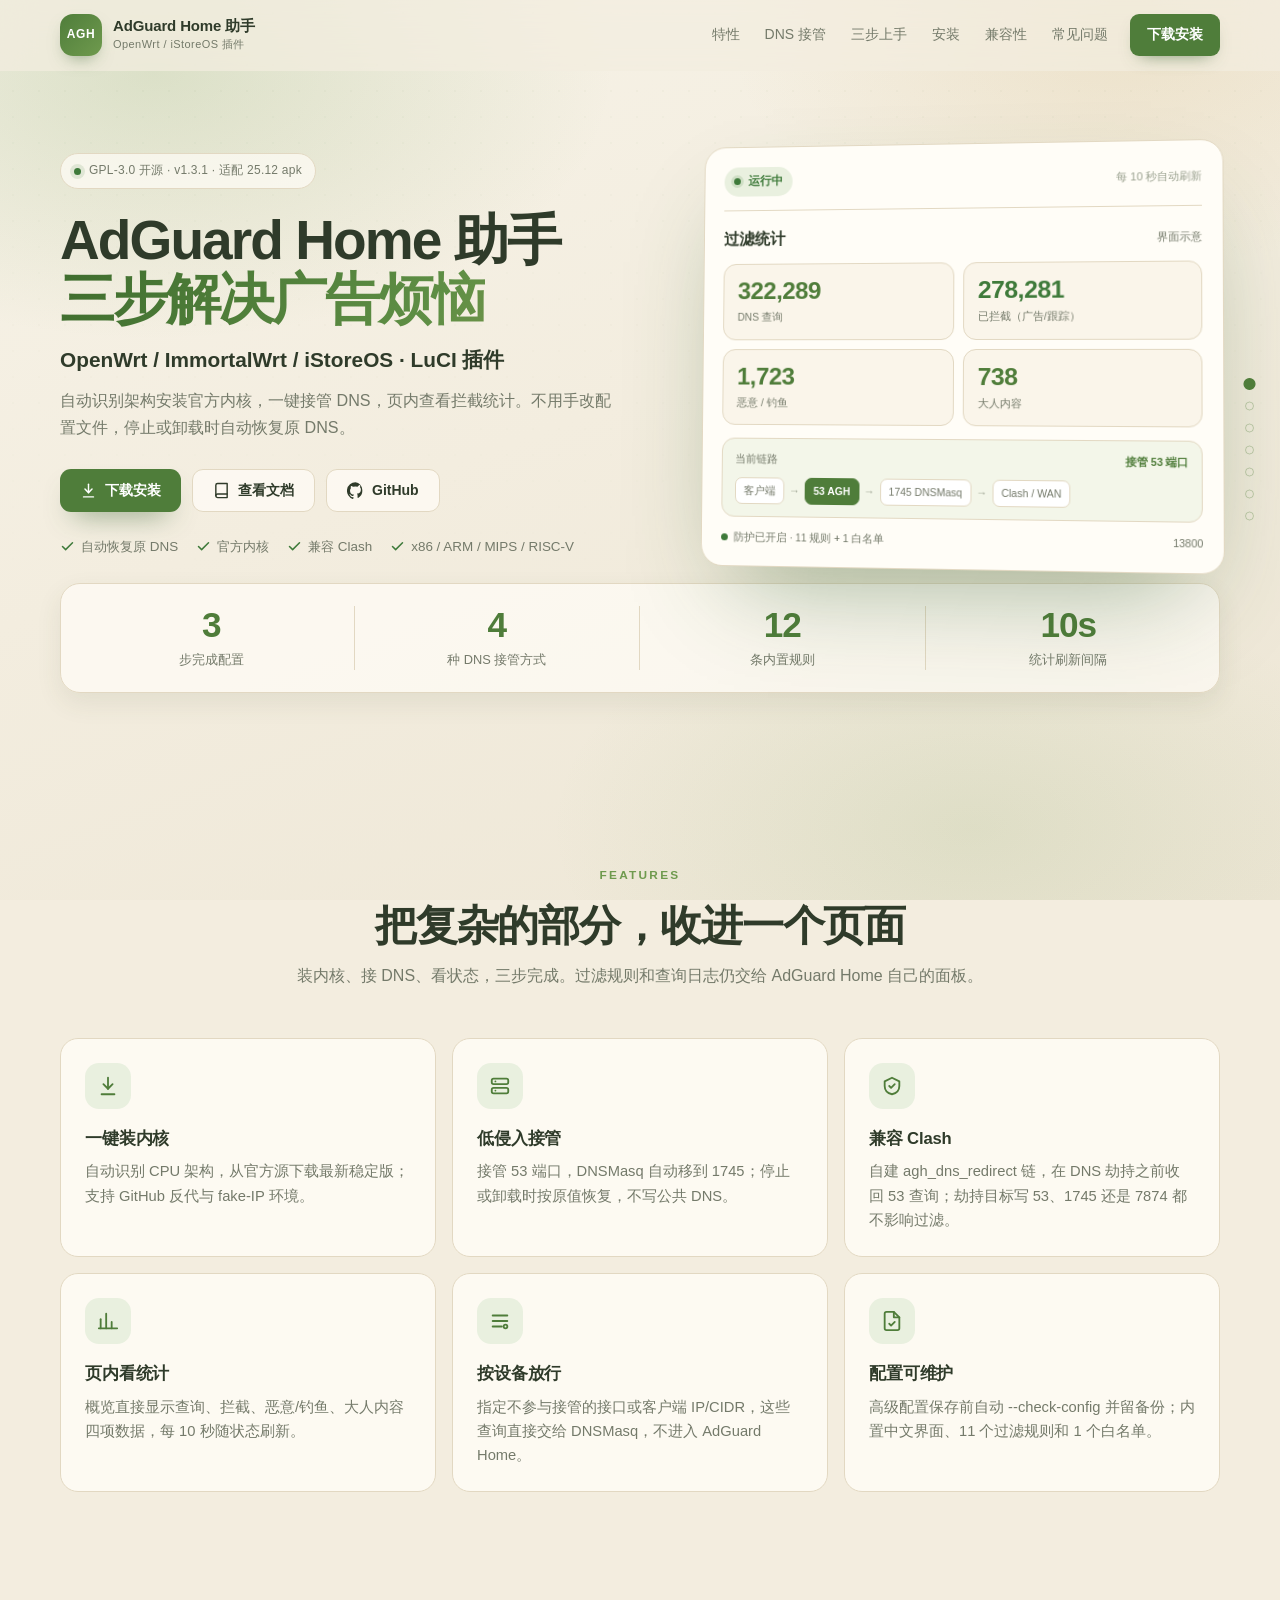
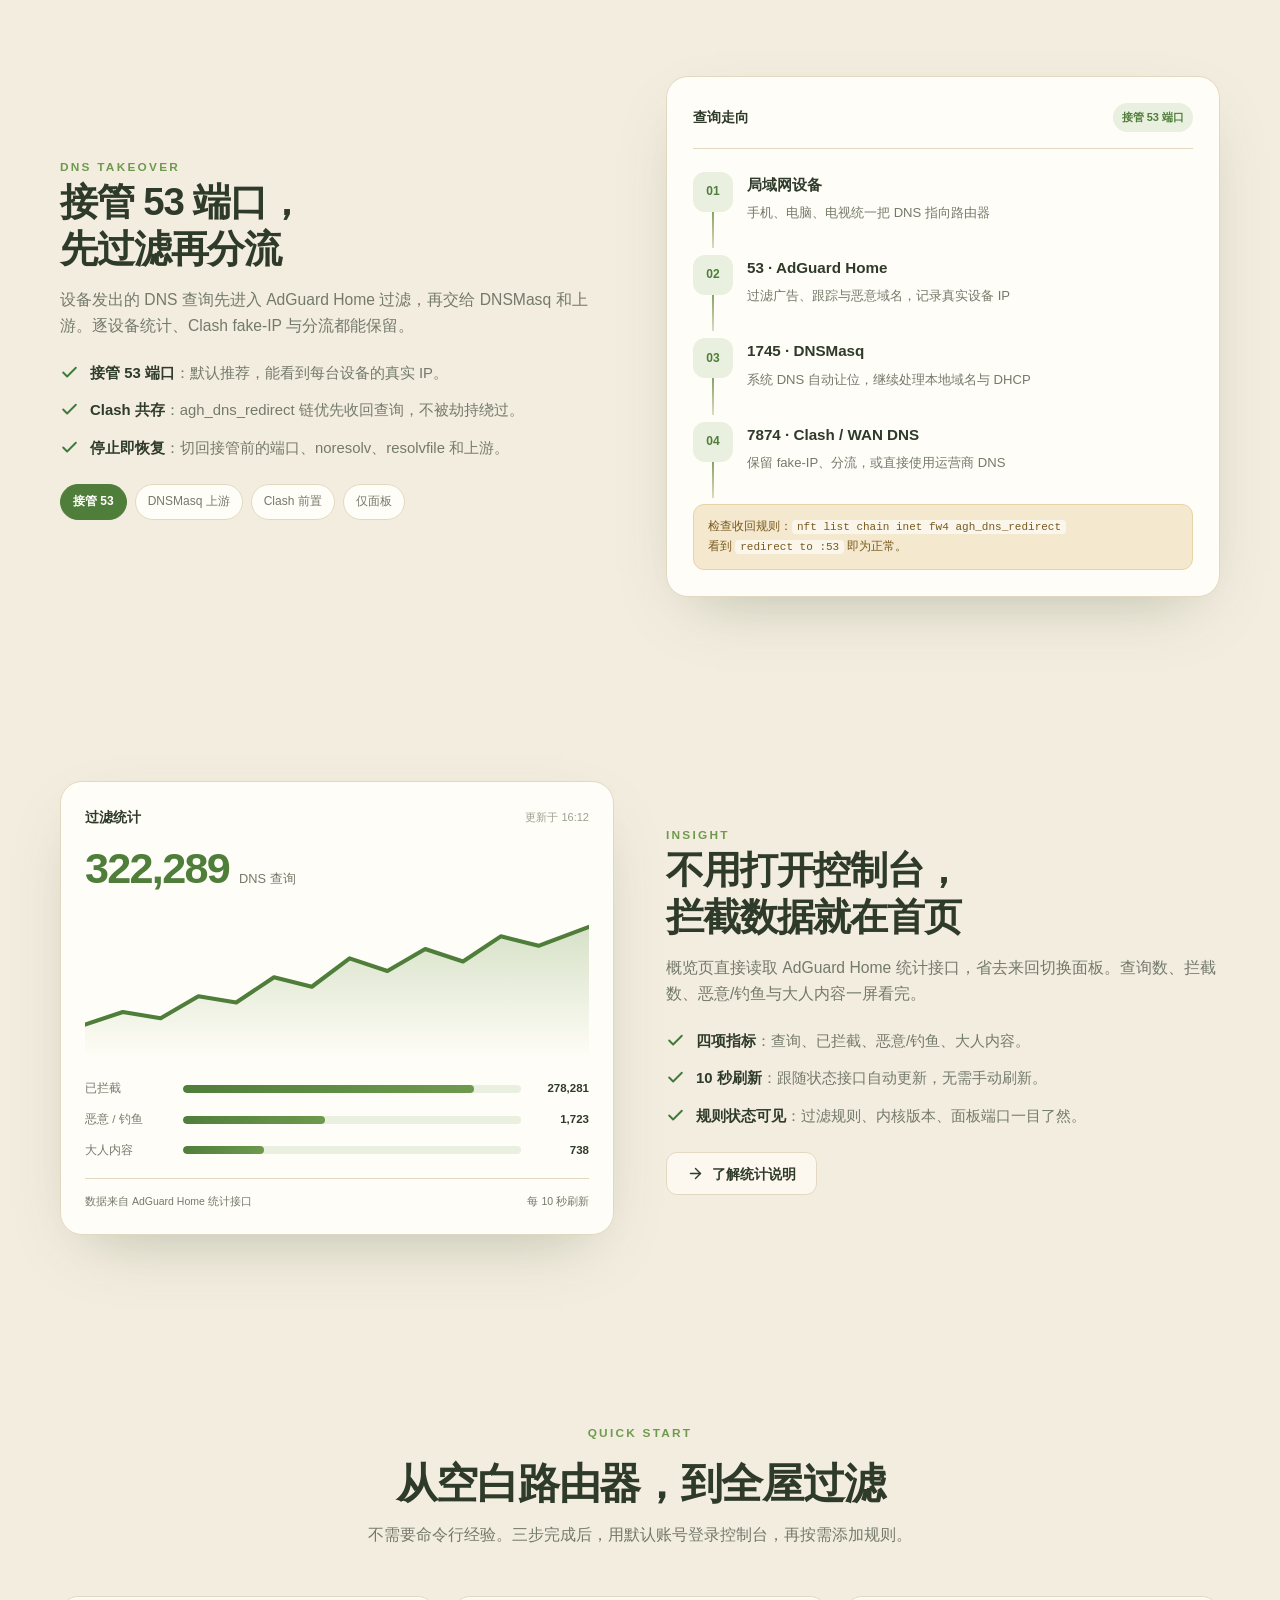
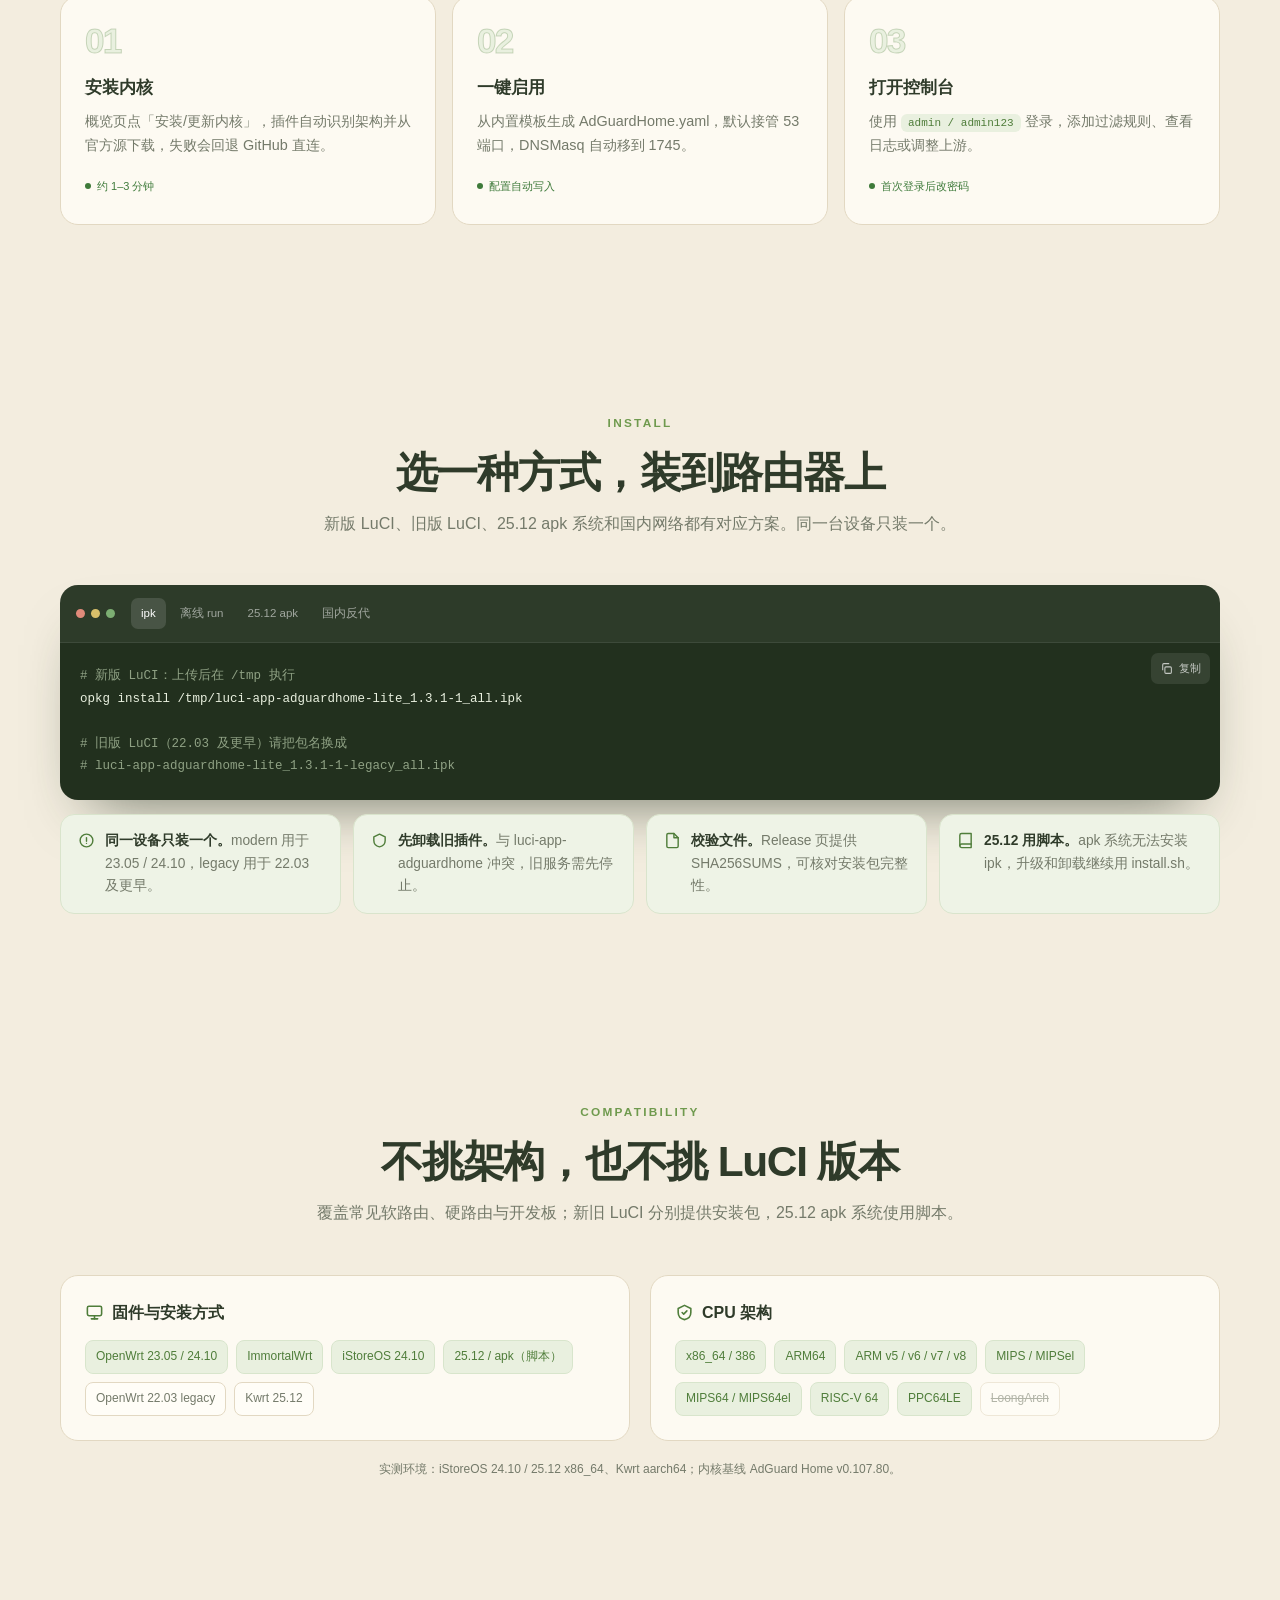
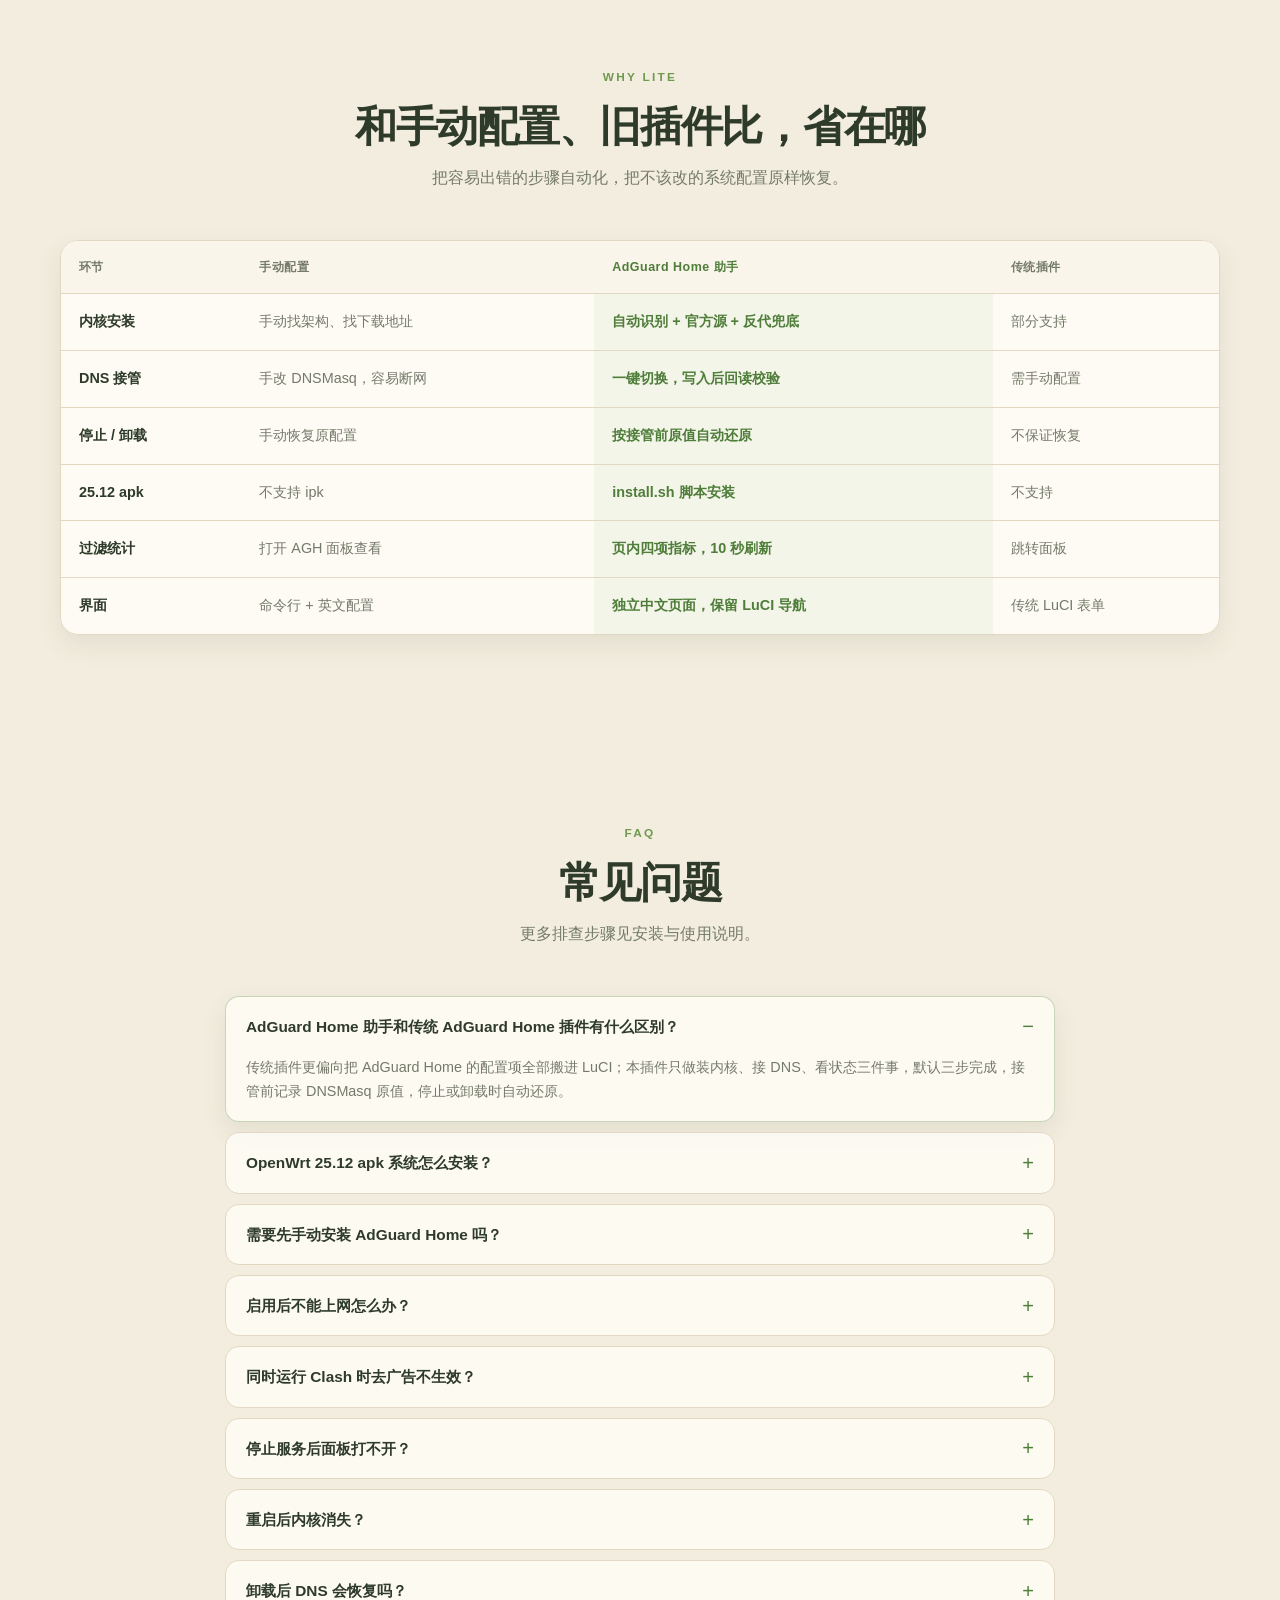
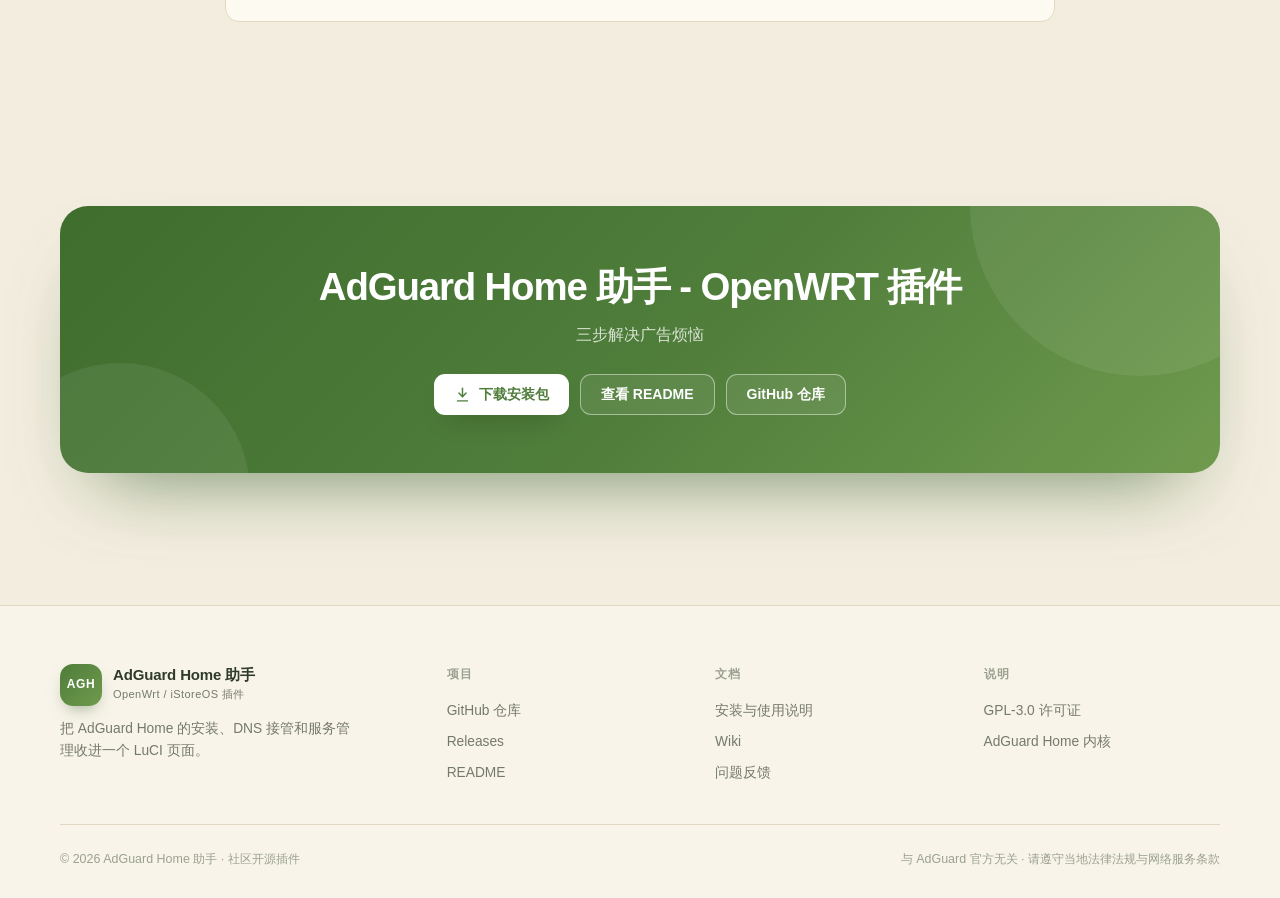
==== commit 4f41fdc2: "feat: v1.3.1 家长控制开关与按内存精简规则 - 过滤规则页新增家长控制开关，五个开关改为单行排布 - 新增按设备内存（512MB / 1GB / 2GB+）精简订阅的按钮 - 预置黑名单默" ====
--- a/website/index.html
+++ b/website/index.html
@@ -430,7 +430,7 @@
   <section class="hero" id="top">
     <div class="container hero-grid">
       <div class="hero-copy">
-        <div class="badge reveal"><span class="dot"></span>GPL-3.0 开源 · v1.3.0 · 适配 25.12 apk</div>
+        <div class="badge reveal"><span class="dot"></span>GPL-3.0 开源 · v1.3.1 · 适配 25.12 apk</div>
         <h1 class="reveal d1">AdGuard Home 助手<br><span class="gradient-text">三步解决广告烦恼</span></h1>
         <p class="hero-sub reveal d1">OpenWrt / ImmortalWrt / iStoreOS · LuCI 插件</p>
         <p class="hero-desc reveal d2">自动识别架构安装官方内核，一键接管 DNS，页内查看拦截统计。不用手改配置文件，停止或卸载时自动恢复原 DNS。</p>
@@ -674,15 +674,15 @@
           <div class="code-body">
             <div class="code-pane active" data-pane="ipk">
               <pre><span class="cmt"># 新版 LuCI：上传后在 /tmp 执行</span>
-opkg install /tmp/luci-app-adguardhome-lite_1.3.0-1_all.ipk
+opkg install /tmp/luci-app-adguardhome-lite_1.3.1-1_all.ipk
 
 <span class="cmt"># 旧版 LuCI（22.03 及更早）请把包名换成</span>
-<span class="cmt"># luci-app-adguardhome-lite_1.3.0-1-legacy_all.ipk</span></pre>
+<span class="cmt"># luci-app-adguardhome-lite_1.3.1-1-legacy_all.ipk</span></pre>
               <button class="copy-btn" data-copy="ipk"><svg viewBox="0 0 24 24" fill="none" stroke="currentColor" stroke-width="2"><rect x="9" y="9" width="12" height="12" rx="2"/><path d="M5 15V5a2 2 0 0 1 2-2h10"/></svg>复制</button>
             </div>
             <div class="code-pane" data-pane="run">
               <pre><span class="cmt"># 离线自解压包，内含 modern 与 legacy</span>
-sh /tmp/luci-app-adguardhome-lite_1.3.0-1.run</pre>
+sh /tmp/luci-app-adguardhome-lite_1.3.1-1.run</pre>
               <button class="copy-btn" data-copy="run"><svg viewBox="0 0 24 24" fill="none" stroke="currentColor" stroke-width="2"><rect x="9" y="9" width="12" height="12" rx="2"/><path d="M5 15V5a2 2 0 0 1 2-2h10"/></svg>复制</button>
             </div>
             <div class="code-pane" data-pane="apk">
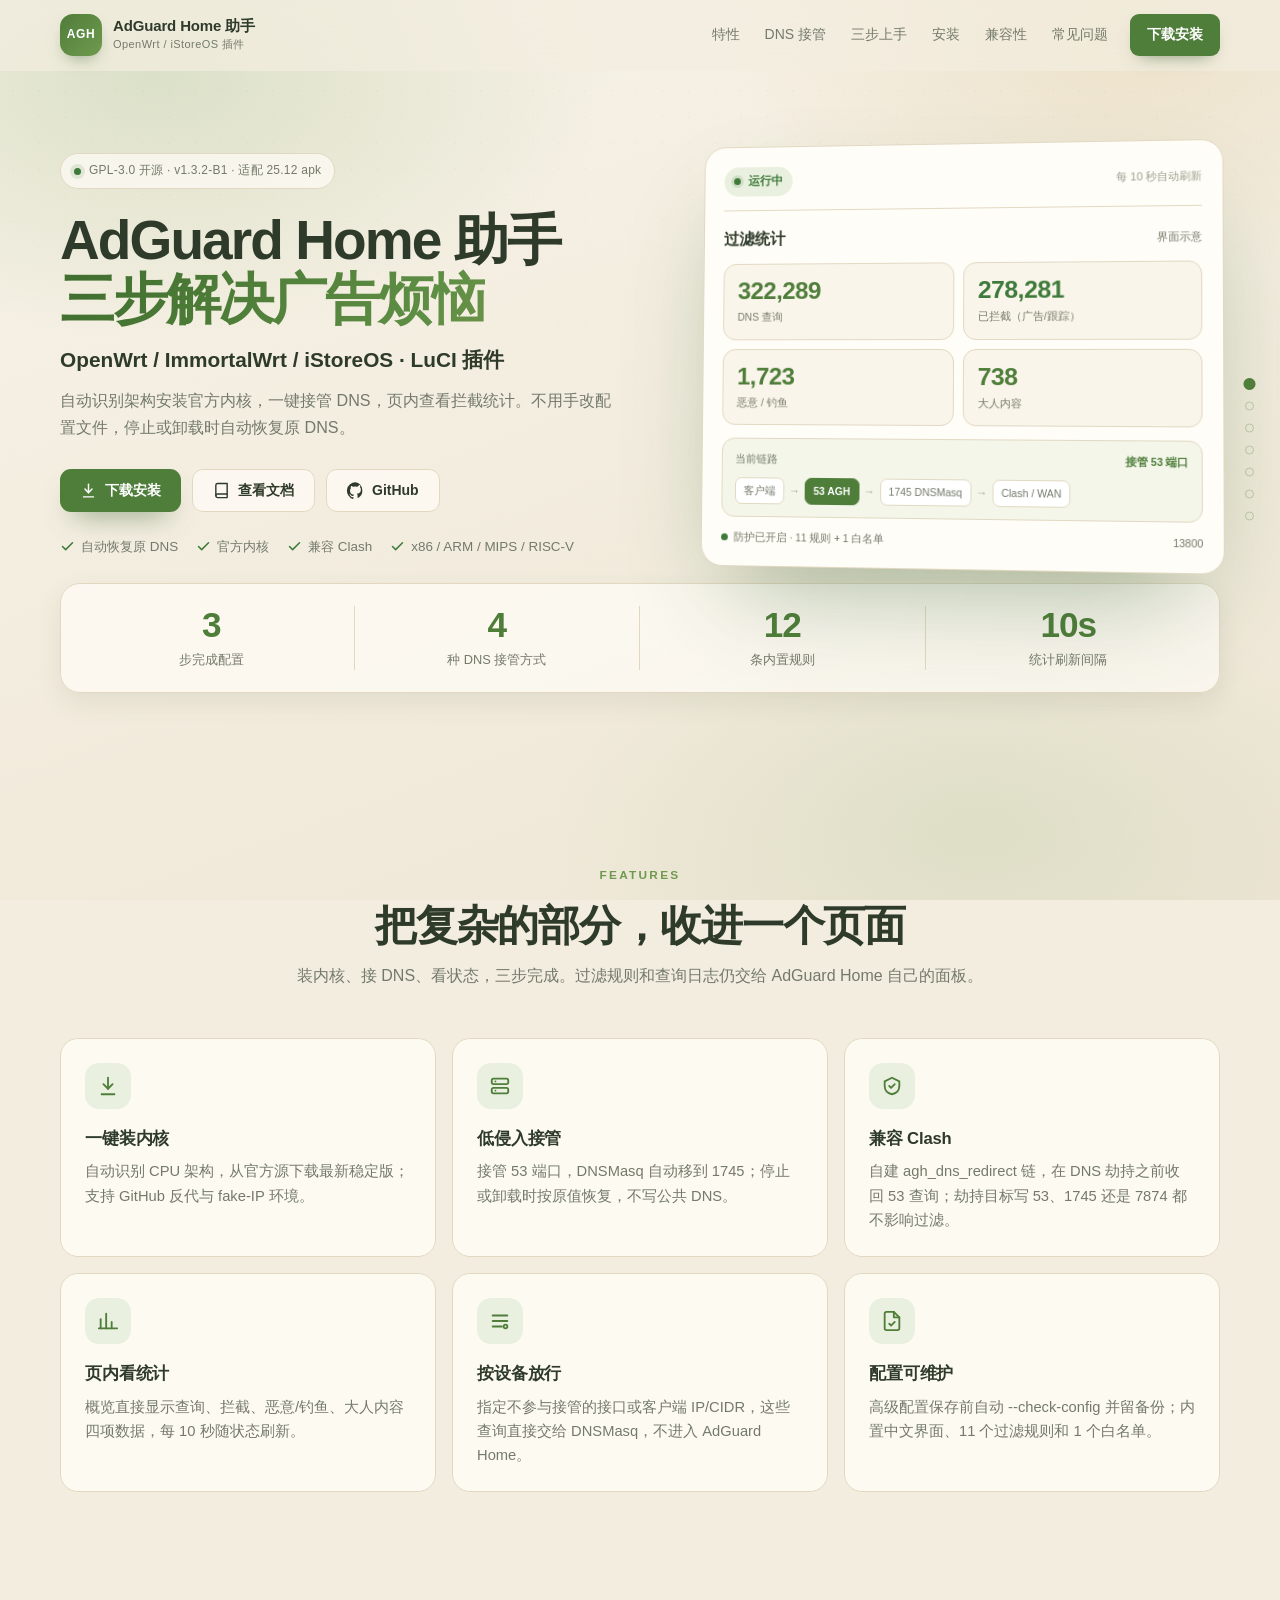
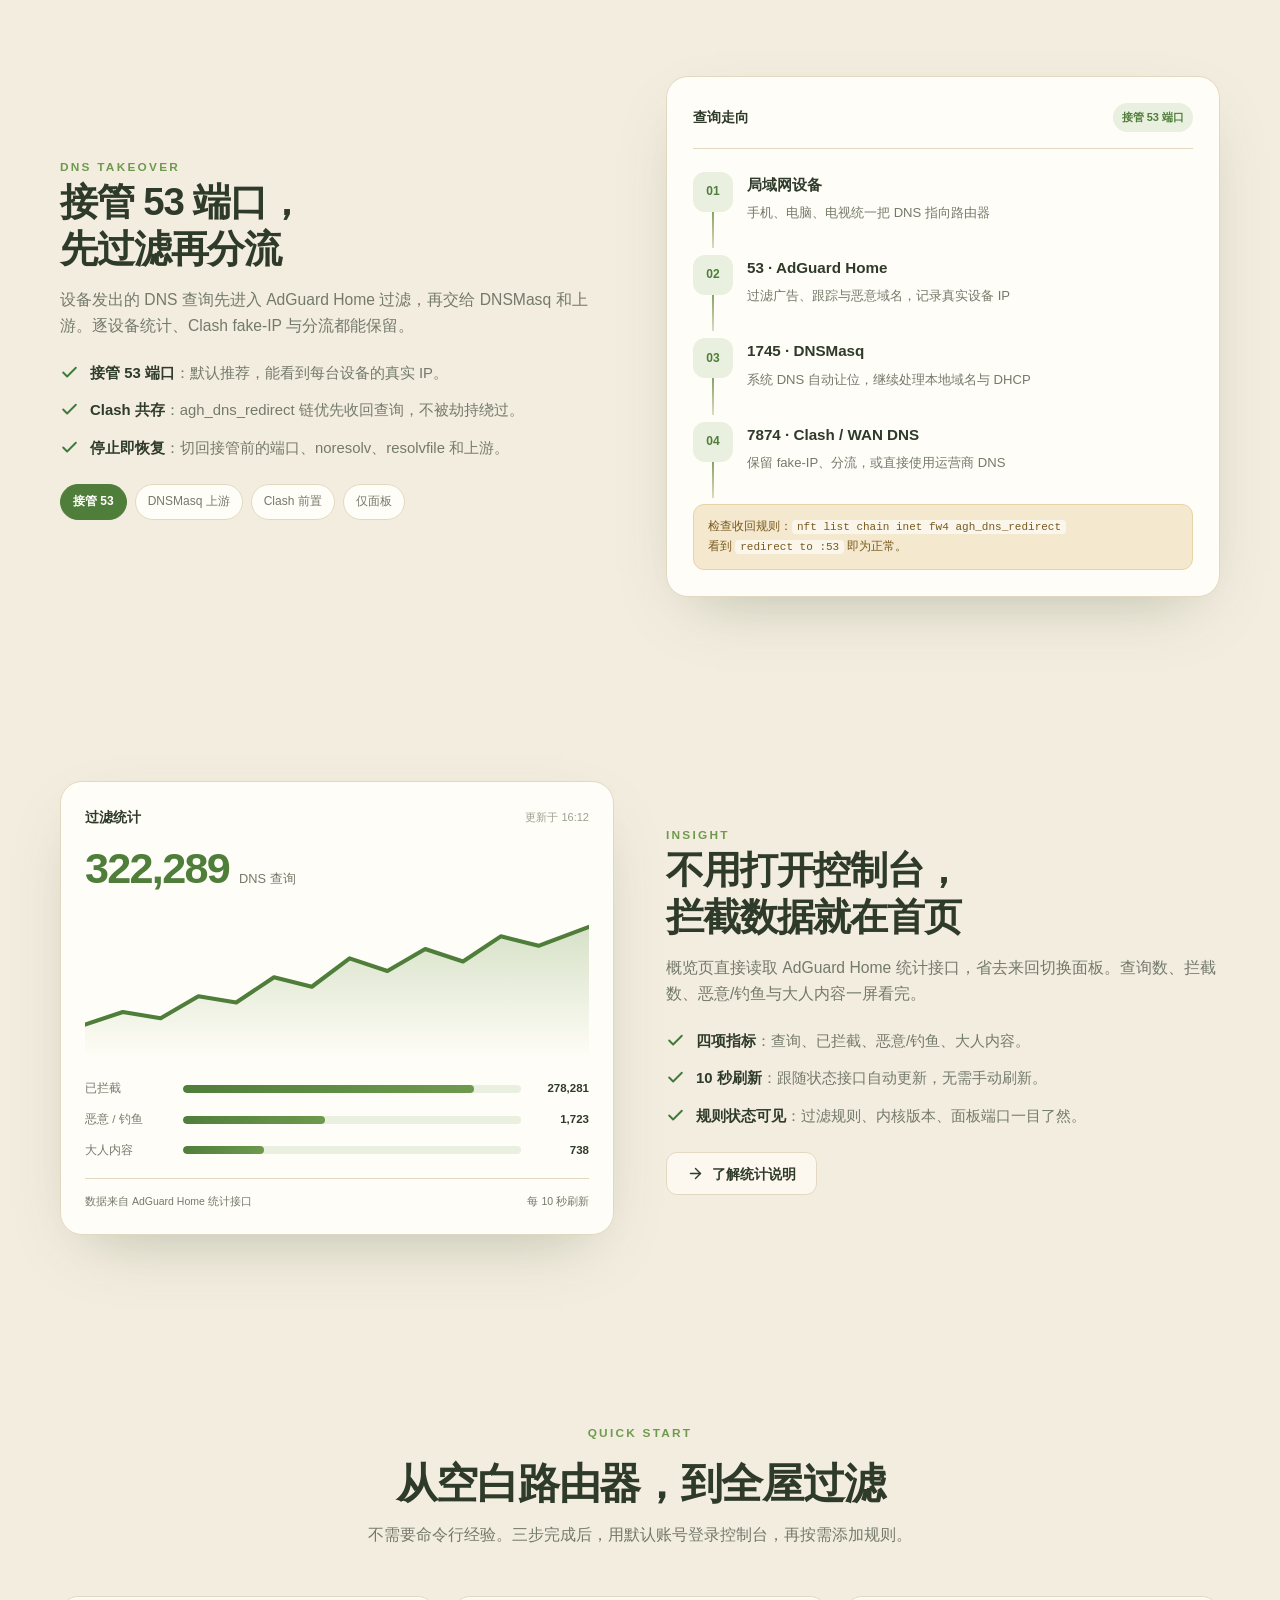
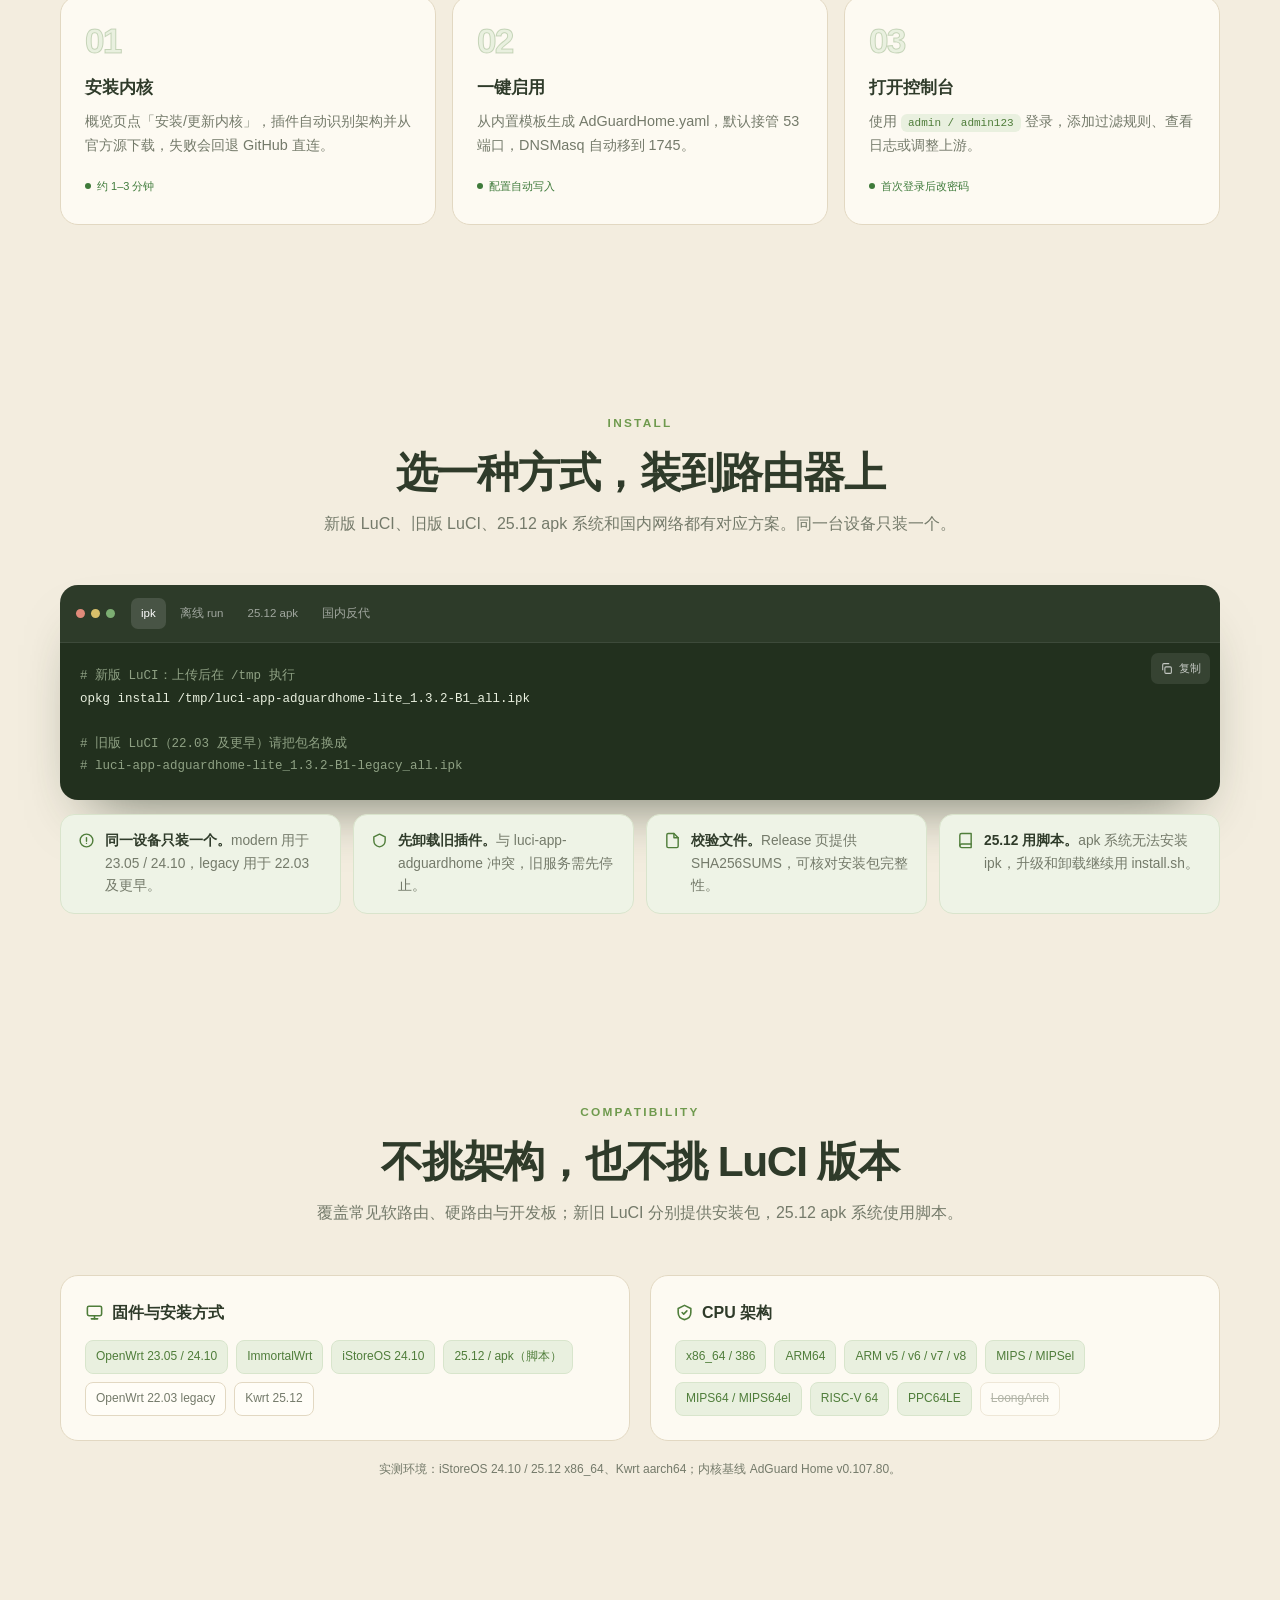
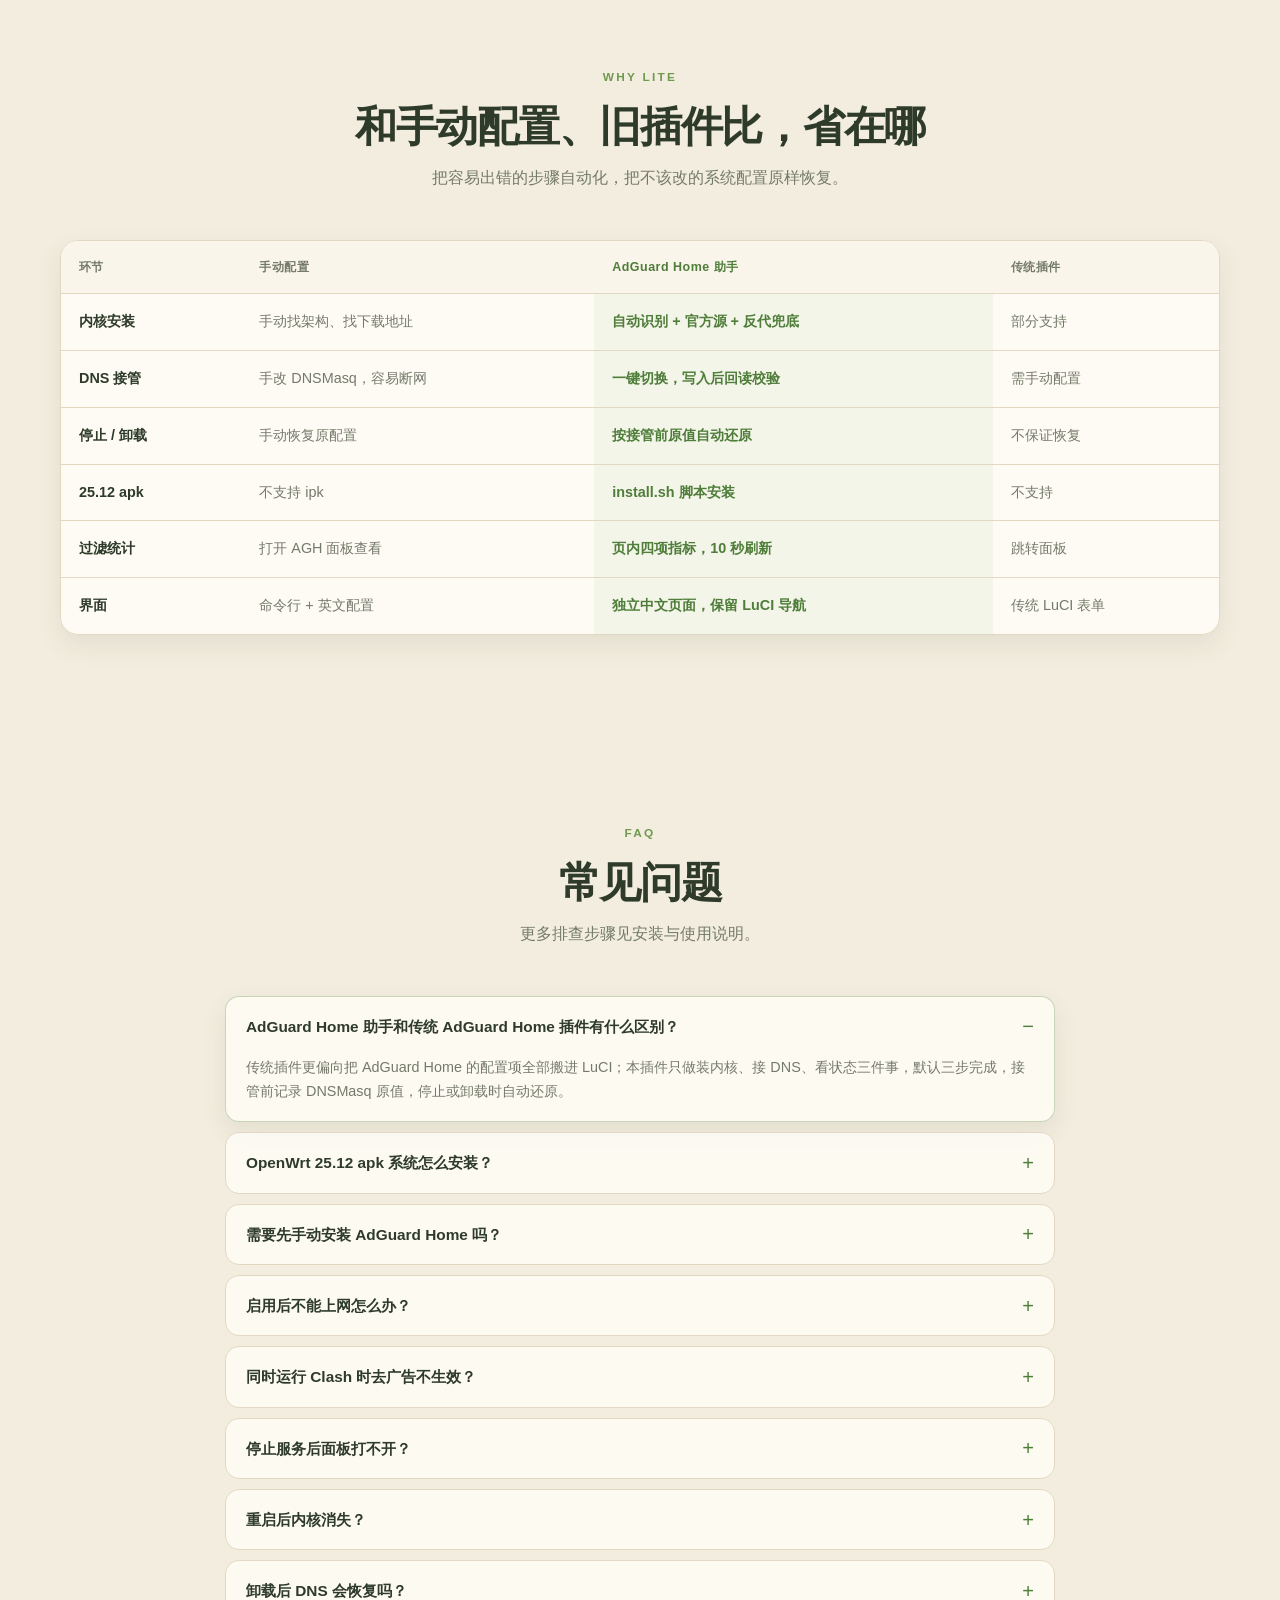
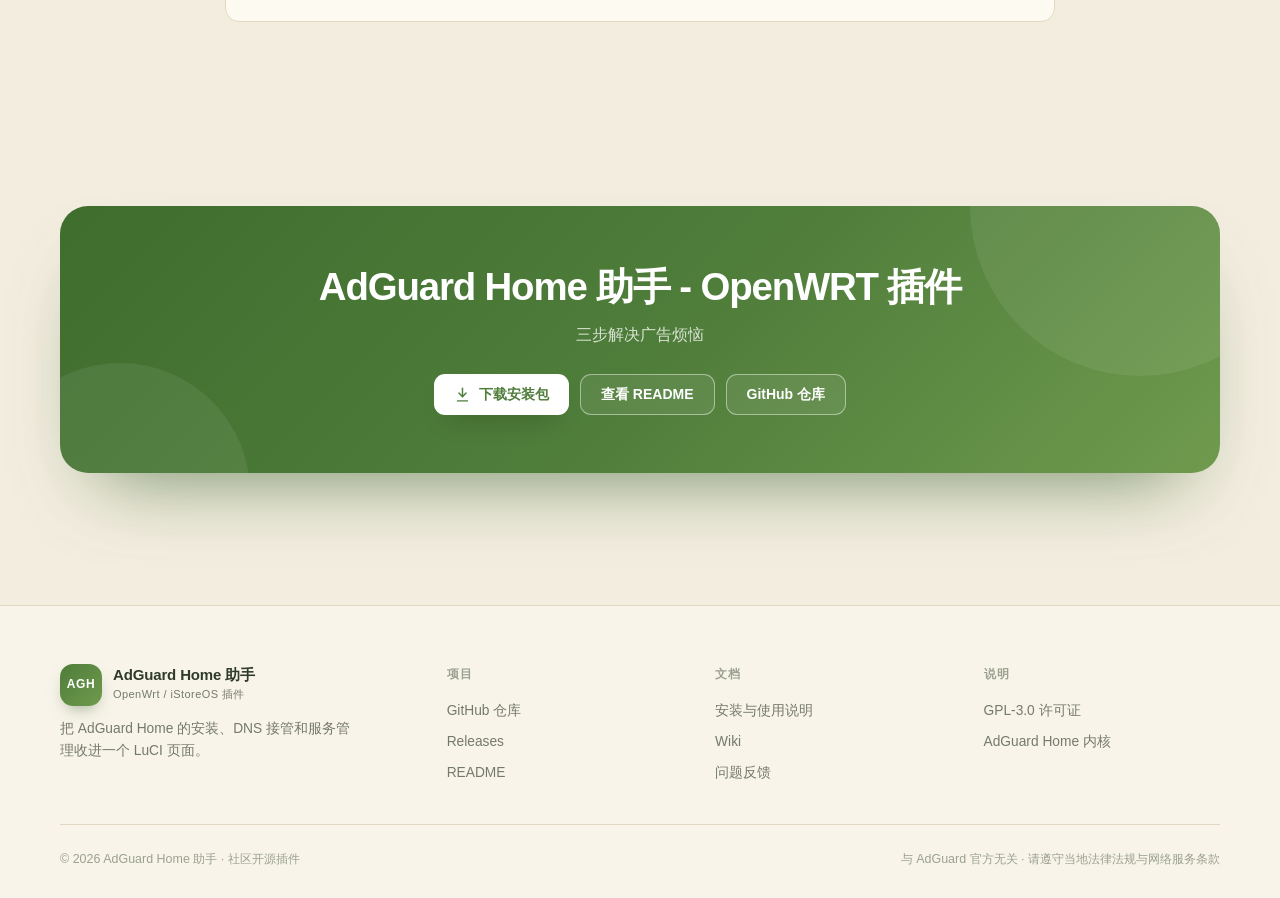
==== commit 348a4369: "feat: v1.3.2-B1 暗黑主题与旧版残留清理 新增暗黑主题切换与 AGH 原生暗色配色；概览检测并一键清理旧版插件与内核，install.sh 支持 --keep-old/--purge-o" ====
--- a/website/index.html
+++ b/website/index.html
@@ -430,7 +430,7 @@
   <section class="hero" id="top">
     <div class="container hero-grid">
       <div class="hero-copy">
-        <div class="badge reveal"><span class="dot"></span>GPL-3.0 开源 · v1.3.1 · 适配 25.12 apk</div>
+        <div class="badge reveal"><span class="dot"></span>GPL-3.0 开源 · v1.3.2-B1 · 适配 25.12 apk</div>
         <h1 class="reveal d1">AdGuard Home 助手<br><span class="gradient-text">三步解决广告烦恼</span></h1>
         <p class="hero-sub reveal d1">OpenWrt / ImmortalWrt / iStoreOS · LuCI 插件</p>
         <p class="hero-desc reveal d2">自动识别架构安装官方内核，一键接管 DNS，页内查看拦截统计。不用手改配置文件，停止或卸载时自动恢复原 DNS。</p>
@@ -674,15 +674,15 @@
           <div class="code-body">
             <div class="code-pane active" data-pane="ipk">
               <pre><span class="cmt"># 新版 LuCI：上传后在 /tmp 执行</span>
-opkg install /tmp/luci-app-adguardhome-lite_1.3.1-1_all.ipk
+opkg install /tmp/luci-app-adguardhome-lite_1.3.2-B1_all.ipk
 
 <span class="cmt"># 旧版 LuCI（22.03 及更早）请把包名换成</span>
-<span class="cmt"># luci-app-adguardhome-lite_1.3.1-1-legacy_all.ipk</span></pre>
+<span class="cmt"># luci-app-adguardhome-lite_1.3.2-B1-legacy_all.ipk</span></pre>
               <button class="copy-btn" data-copy="ipk"><svg viewBox="0 0 24 24" fill="none" stroke="currentColor" stroke-width="2"><rect x="9" y="9" width="12" height="12" rx="2"/><path d="M5 15V5a2 2 0 0 1 2-2h10"/></svg>复制</button>
             </div>
             <div class="code-pane" data-pane="run">
               <pre><span class="cmt"># 离线自解压包，内含 modern 与 legacy</span>
-sh /tmp/luci-app-adguardhome-lite_1.3.1-1.run</pre>
+sh /tmp/luci-app-adguardhome-lite_1.3.2-B1.run</pre>
               <button class="copy-btn" data-copy="run"><svg viewBox="0 0 24 24" fill="none" stroke="currentColor" stroke-width="2"><rect x="9" y="9" width="12" height="12" rx="2"/><path d="M5 15V5a2 2 0 0 1 2-2h10"/></svg>复制</button>
             </div>
             <div class="code-pane" data-pane="apk">
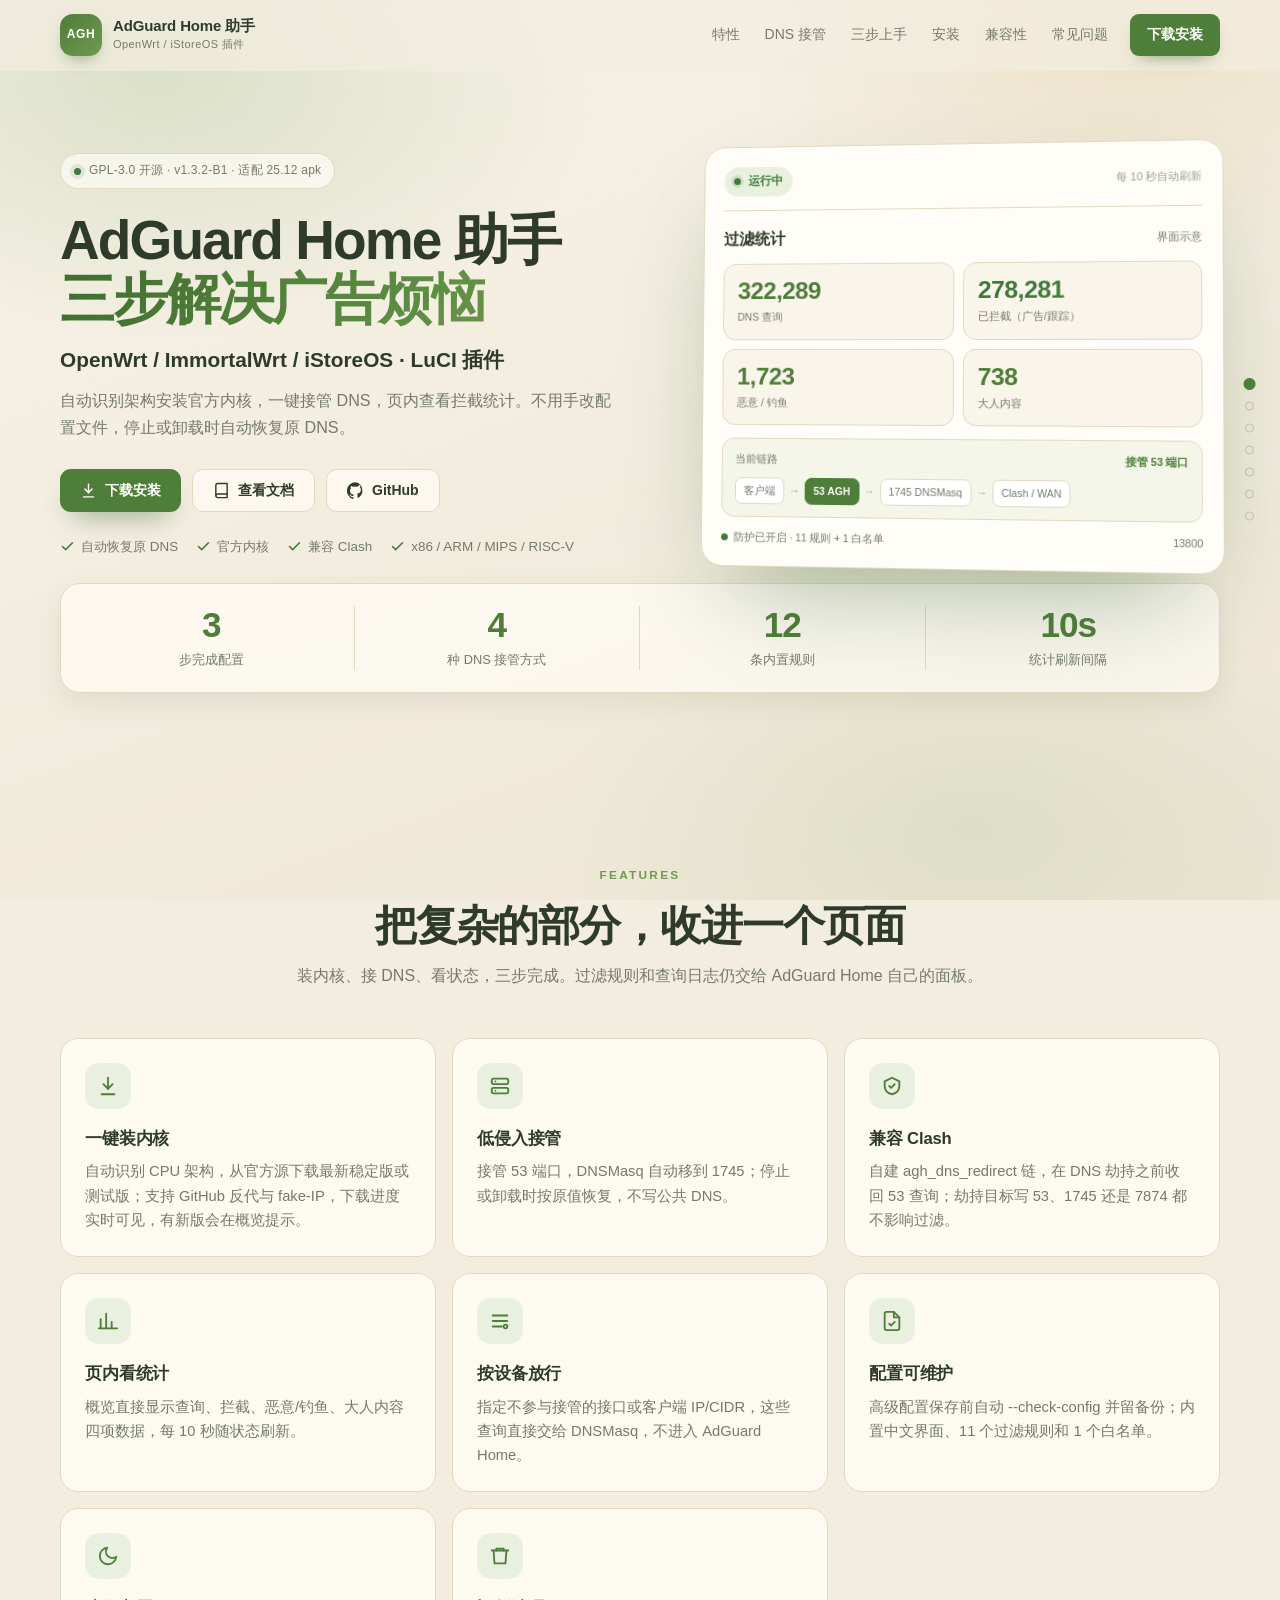
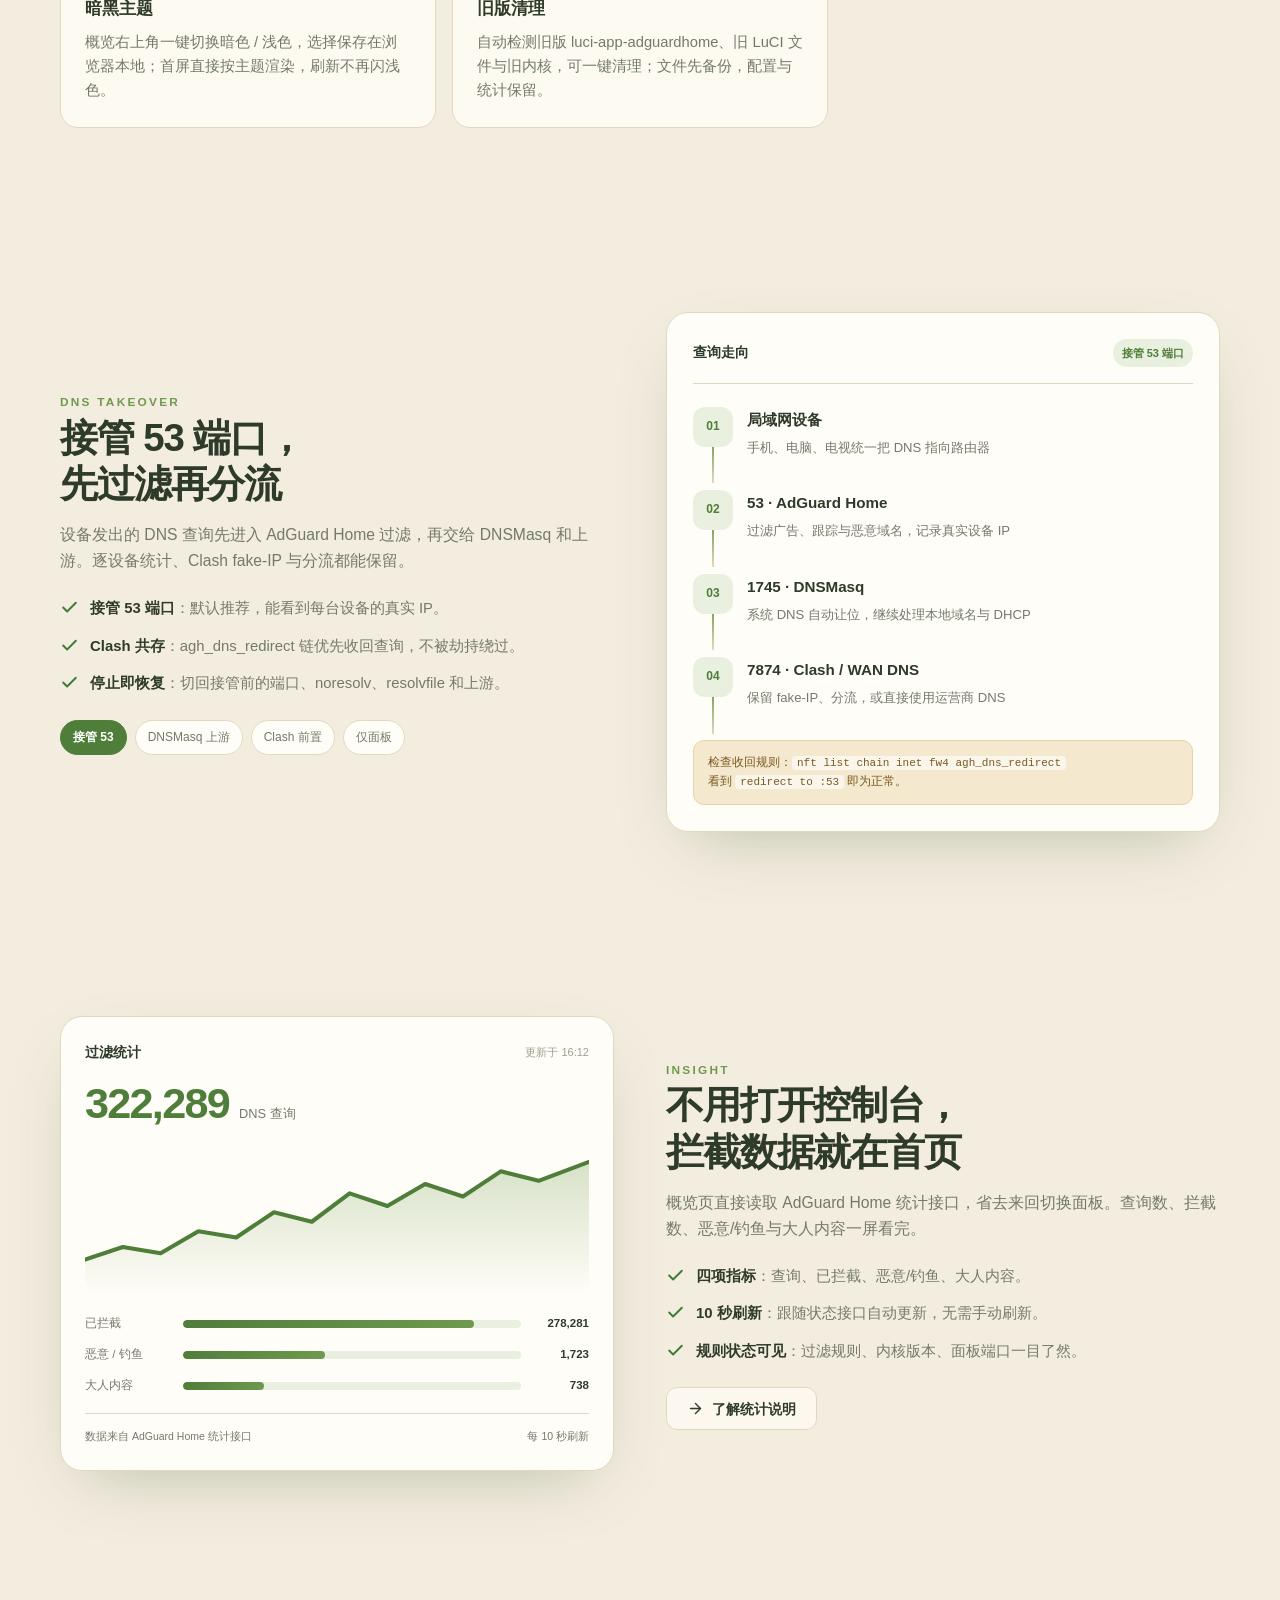
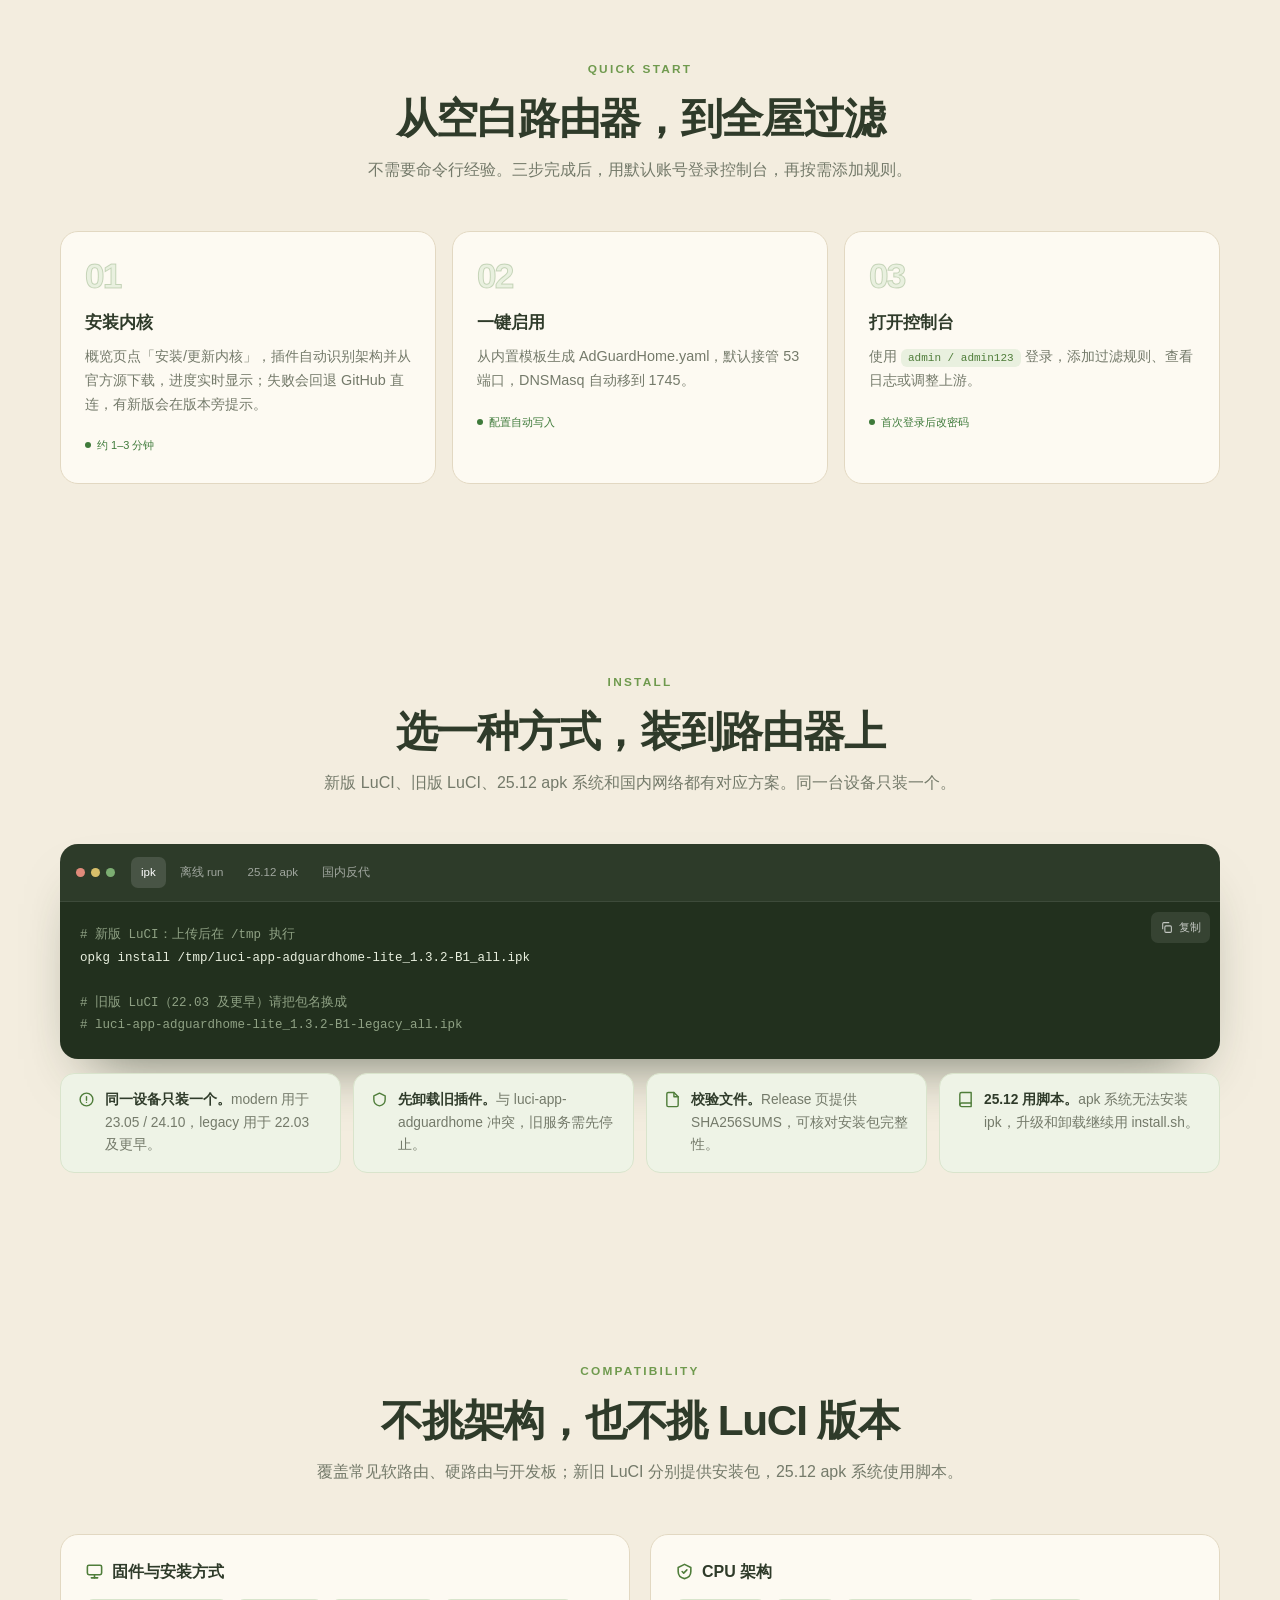
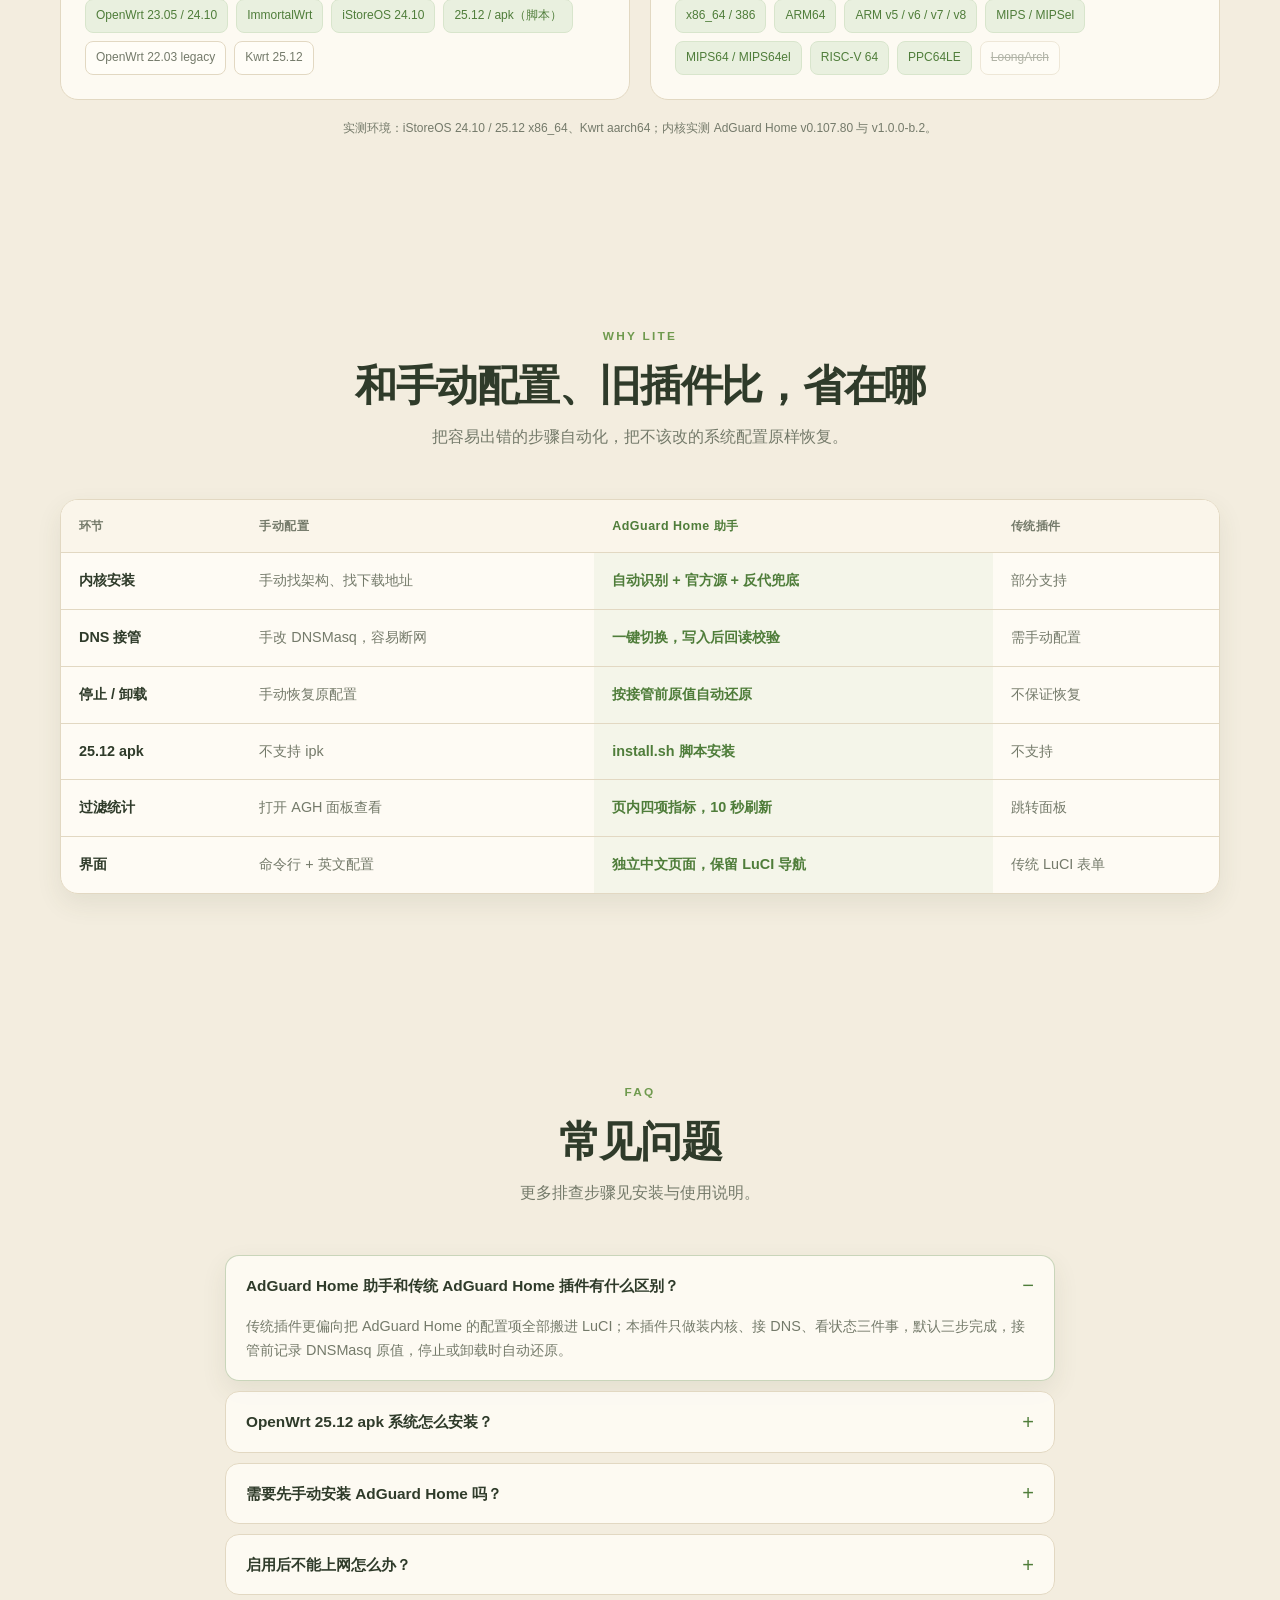
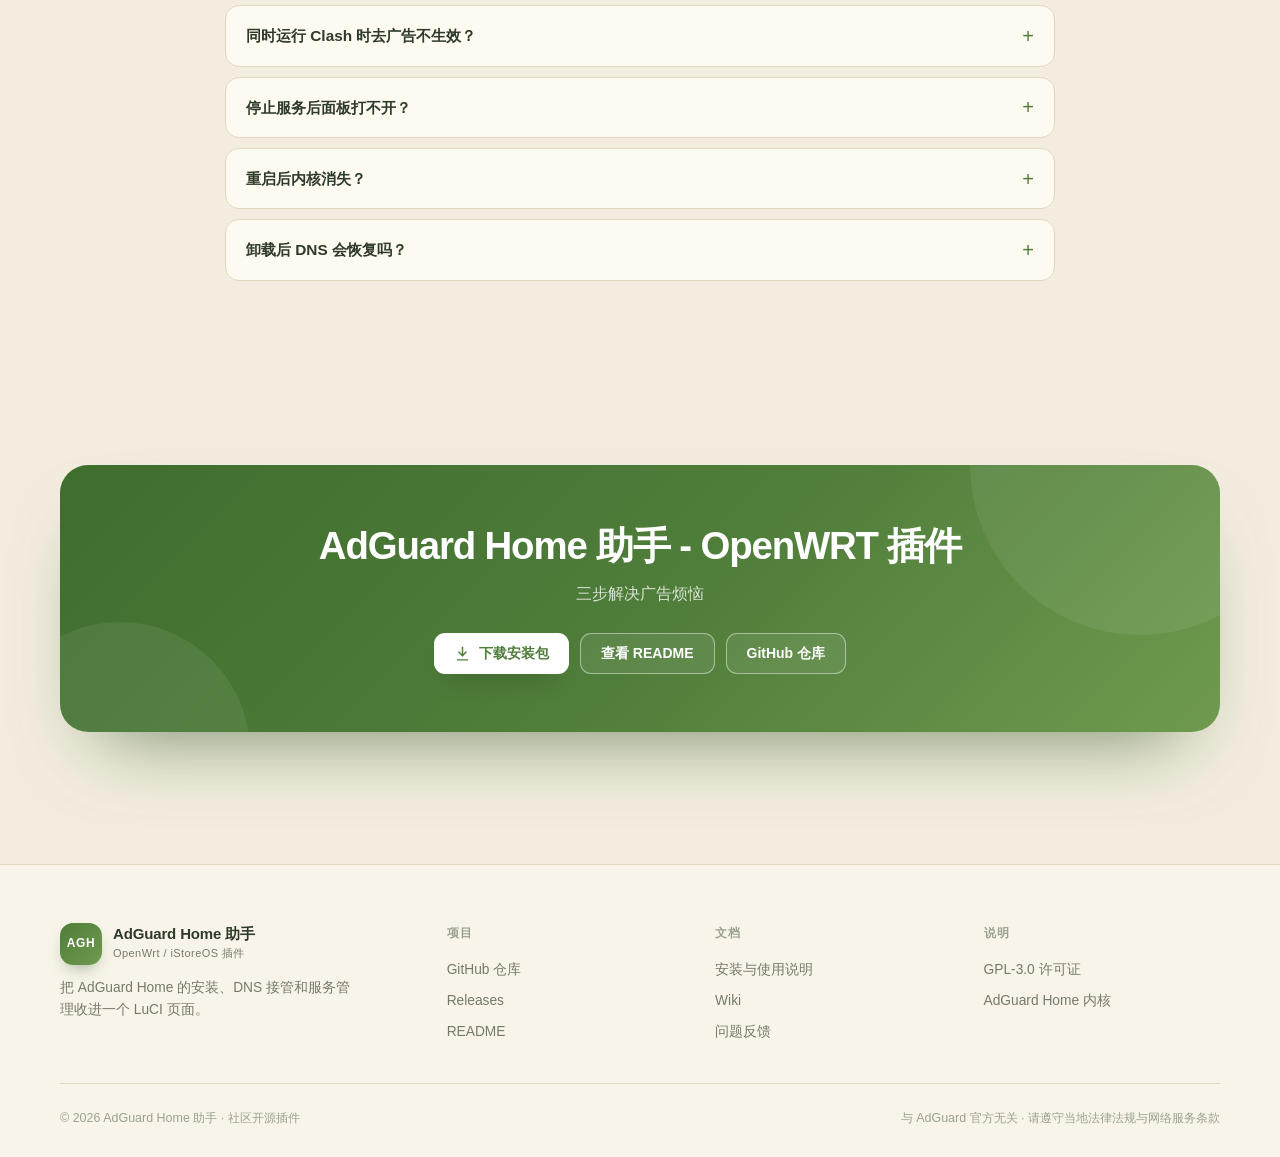
==== commit d42dcf94: "docs: 同步 1.3.2-B1 新功能说明 README、使用说明、install.sh 参数与官网补充暗黑主题、旧版残留清理、内核下载进度与更新提示、插件更新含预发布，并统一 --purge-o" ====
--- a/website/index.html
+++ b/website/index.html
@@ -510,7 +510,7 @@
         <article class="feature reveal">
           <div class="feature-icon"><svg viewBox="0 0 24 24" fill="none" stroke="currentColor" stroke-width="2" stroke-linecap="round" stroke-linejoin="round"><path d="M12 3v12"/><path d="m7 10 5 5 5-5"/><path d="M5 21h14"/></svg></div>
           <h3>一键装内核</h3>
-          <p>自动识别 CPU 架构，从官方源下载最新稳定版；支持 GitHub 反代与 fake-IP 环境。</p>
+          <p>自动识别 CPU 架构，从官方源下载最新稳定版或测试版；支持 GitHub 反代与 fake-IP，下载进度实时可见，有新版会在概览提示。</p>
         </article>
         <article class="feature reveal d1">
           <div class="feature-icon"><svg viewBox="0 0 24 24" fill="none" stroke="currentColor" stroke-width="2" stroke-linecap="round" stroke-linejoin="round"><rect x="3" y="4" width="18" height="6" rx="2"/><rect x="3" y="14" width="18" height="6" rx="2"/><path d="M7 7h.01M7 17h.01"/></svg></div>
@@ -537,6 +537,16 @@
           <h3>配置可维护</h3>
           <p>高级配置保存前自动 --check-config 并留备份；内置中文界面、11 个过滤规则和 1 个白名单。</p>
         </article>
+        <article class="feature reveal d1">
+          <div class="feature-icon"><svg viewBox="0 0 24 24" fill="none" stroke="currentColor" stroke-width="2" stroke-linecap="round" stroke-linejoin="round"><path d="M21 12.8A9 9 0 1 1 11.2 3a7 7 0 0 0 9.8 9.8Z"/></svg></div>
+          <h3>暗黑主题</h3>
+          <p>概览右上角一键切换暗色 / 浅色，选择保存在浏览器本地；首屏直接按主题渲染，刷新不再闪浅色。</p>
+        </article>
+        <article class="feature reveal d2">
+          <div class="feature-icon"><svg viewBox="0 0 24 24" fill="none" stroke="currentColor" stroke-width="2" stroke-linecap="round" stroke-linejoin="round"><path d="M3 6h18"/><path d="M8 6V4h8v2"/><path d="M19 6l-1 14H6L5 6"/></svg></div>
+          <h3>旧版清理</h3>
+          <p>自动检测旧版 luci-app-adguardhome、旧 LuCI 文件与旧内核，可一键清理；文件先备份，配置与统计保留。</p>
+        </article>
       </div>
     </div>
   </section>
@@ -634,7 +644,7 @@
         <article class="step reveal">
           <div class="step-num">01</div>
           <h3>安装内核</h3>
-          <p>概览页点「安装/更新内核」，插件自动识别架构并从官方源下载，失败会回退 GitHub 直连。</p>
+          <p>概览页点「安装/更新内核」，插件自动识别架构并从官方源下载，进度实时显示；失败会回退 GitHub 直连，有新版会在版本旁提示。</p>
           <span class="step-tag"><i></i>约 1–3 分钟</span>
         </article>
         <article class="step reveal d1">
@@ -752,7 +762,7 @@
           </div>
         </div>
       </div>
-      <p class="compat-note">实测环境：iStoreOS 24.10 / 25.12 x86_64、Kwrt aarch64；内核基线 AdGuard Home v0.107.80。</p>
+      <p class="compat-note">实测环境：iStoreOS 24.10 / 25.12 x86_64、Kwrt aarch64；内核实测 AdGuard Home v0.107.80 与 v1.0.0-b.2。</p>
     </div>
   </section>
 
